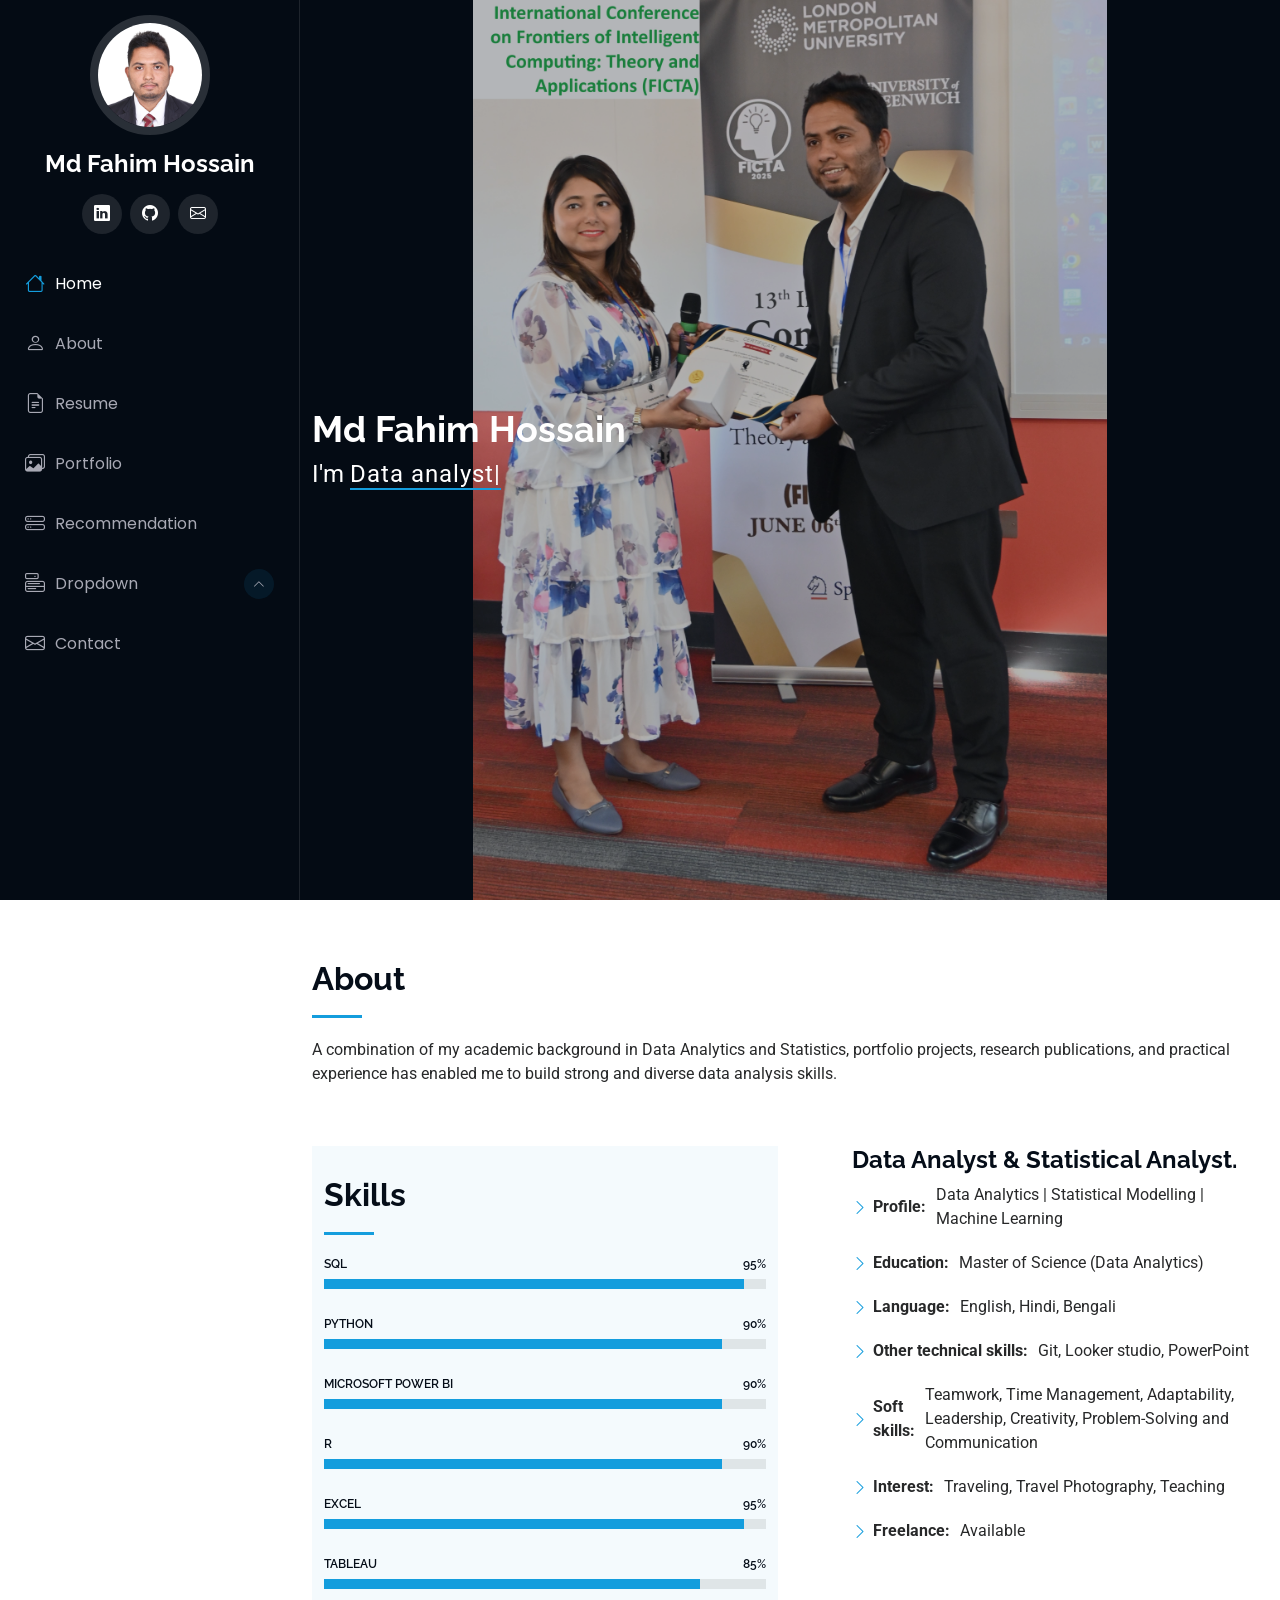
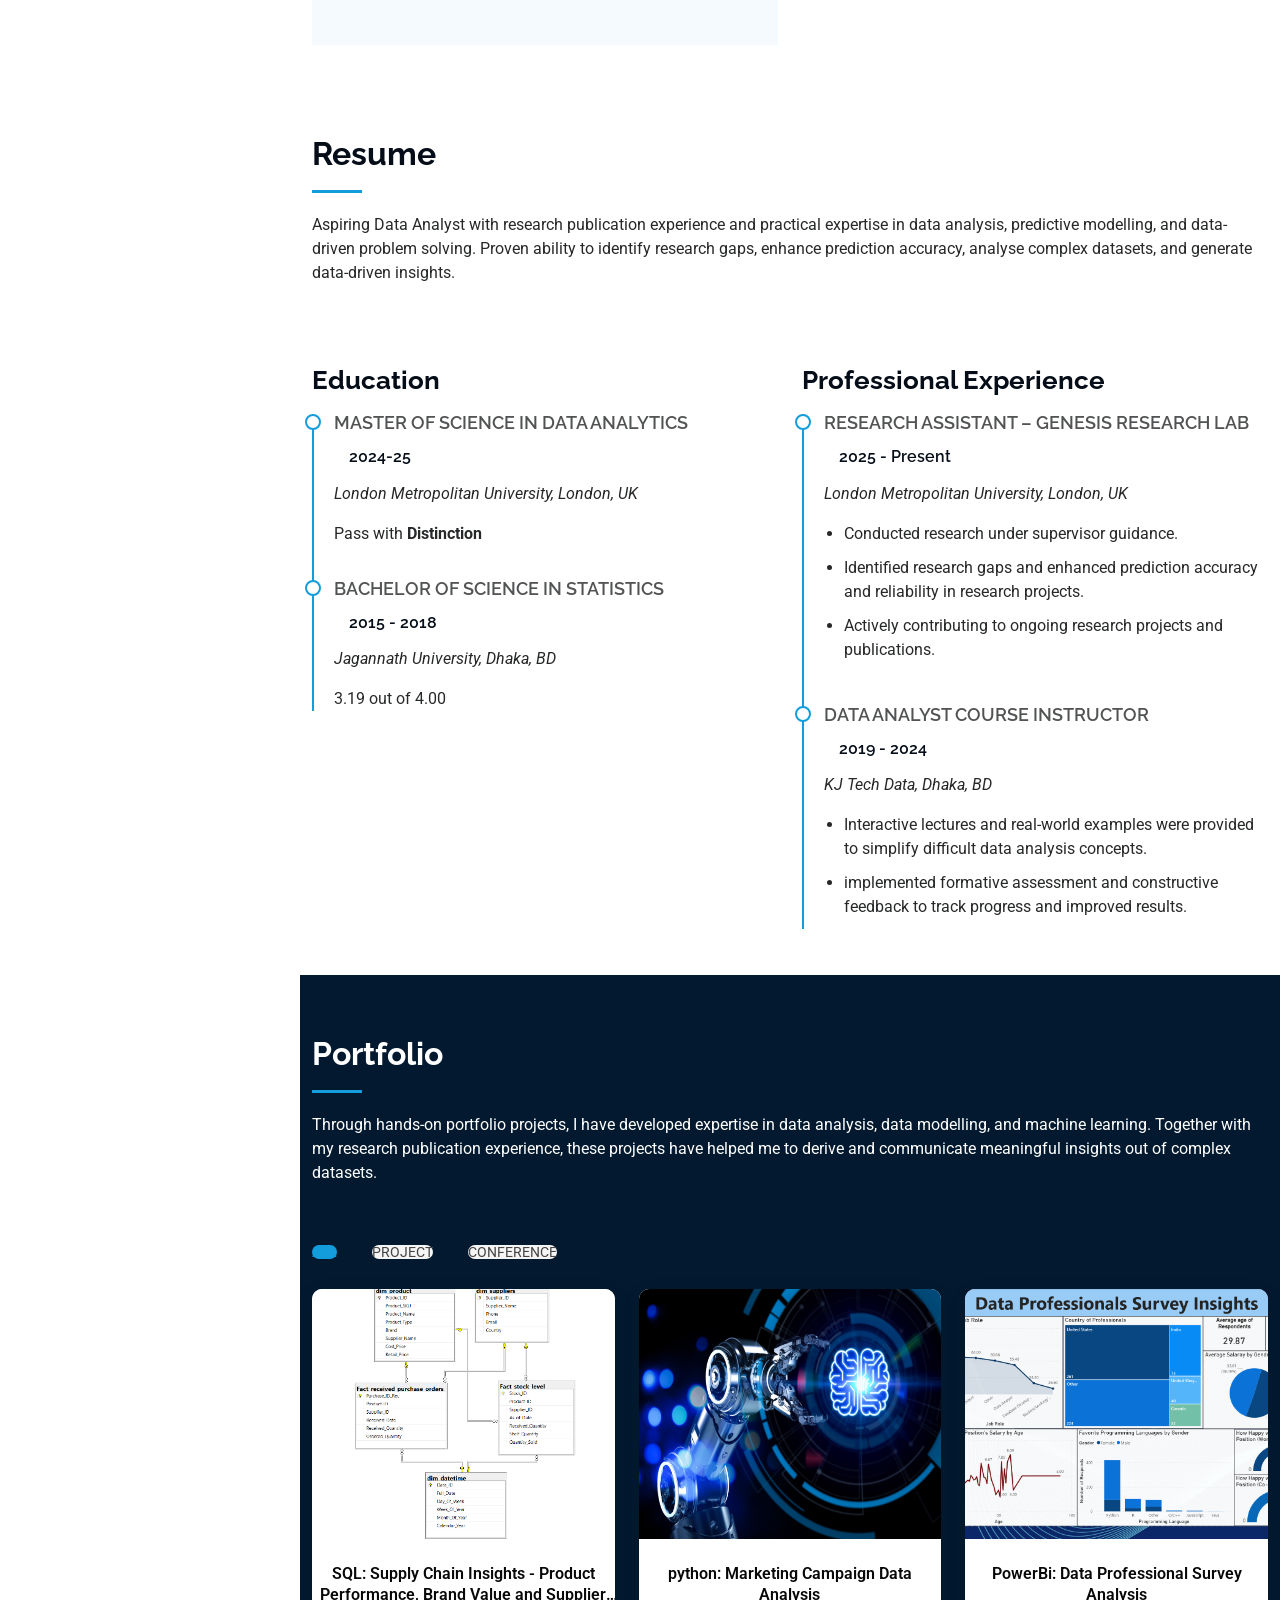
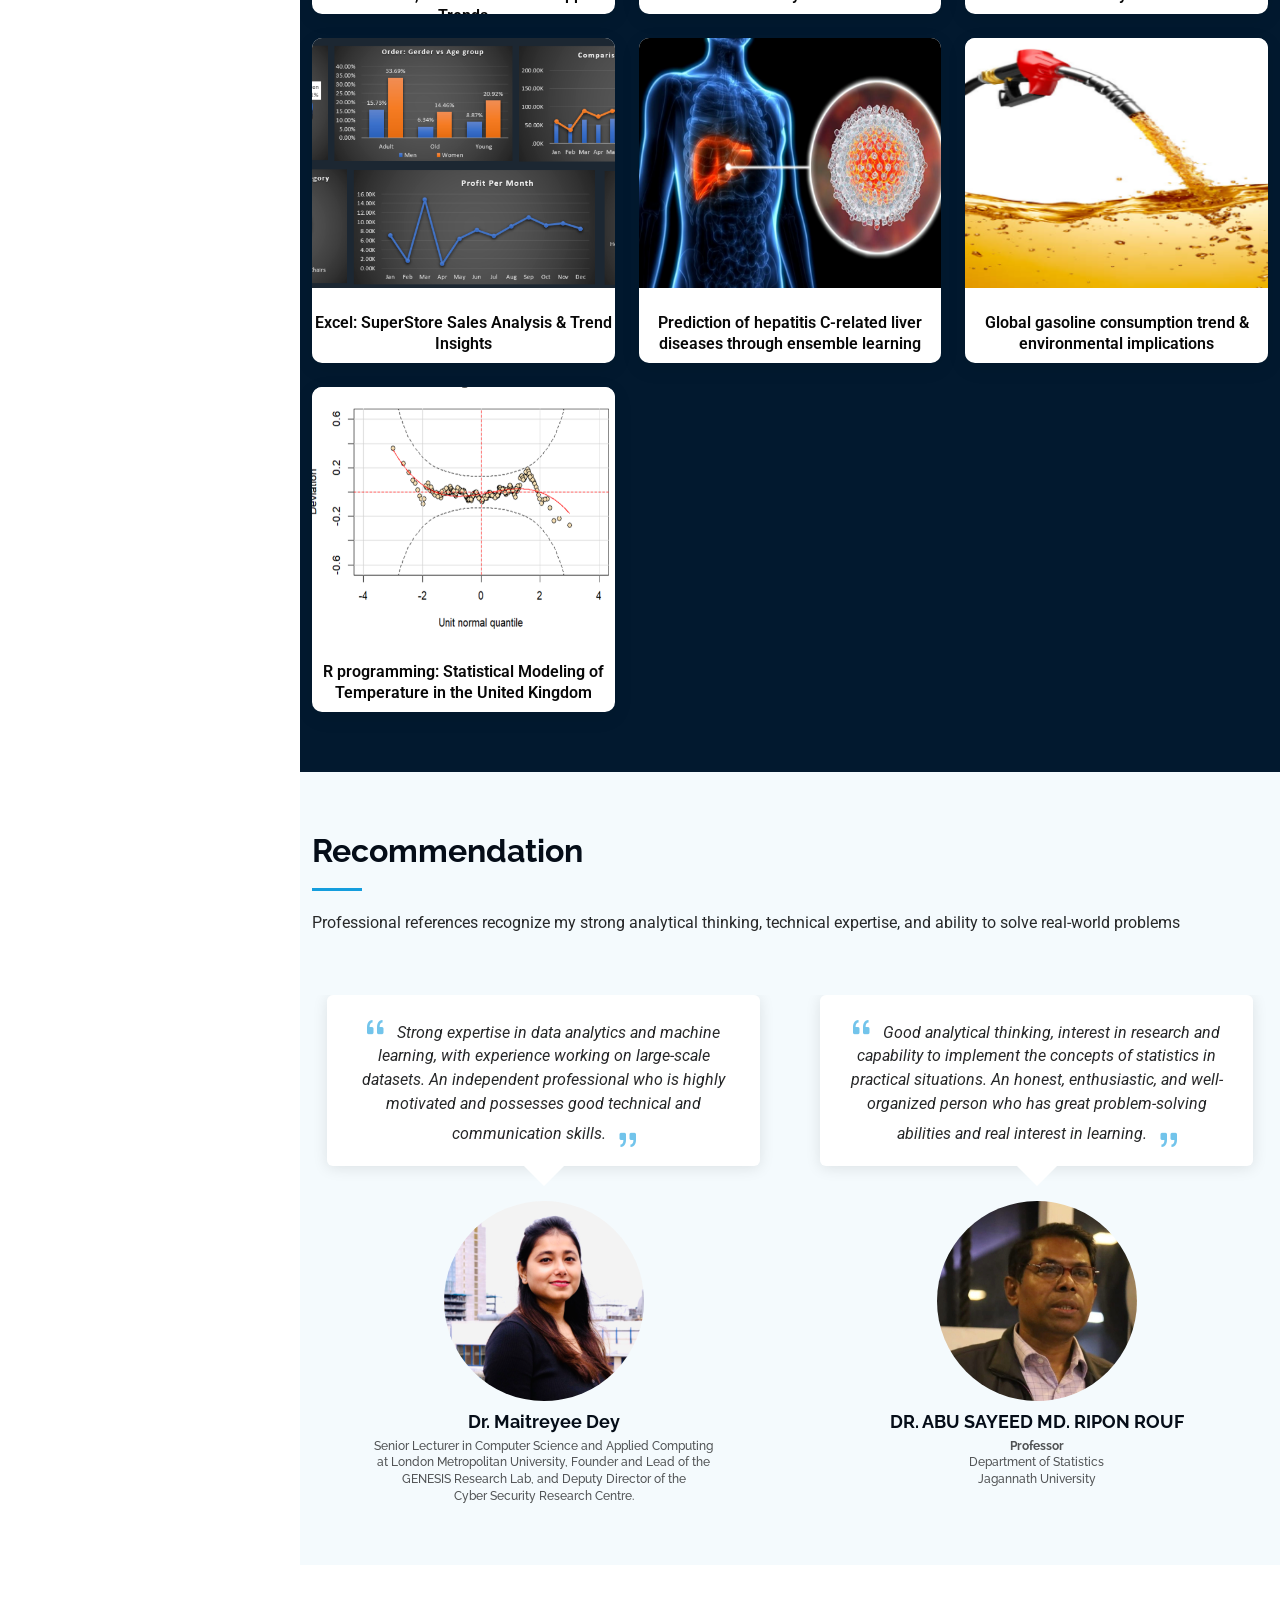
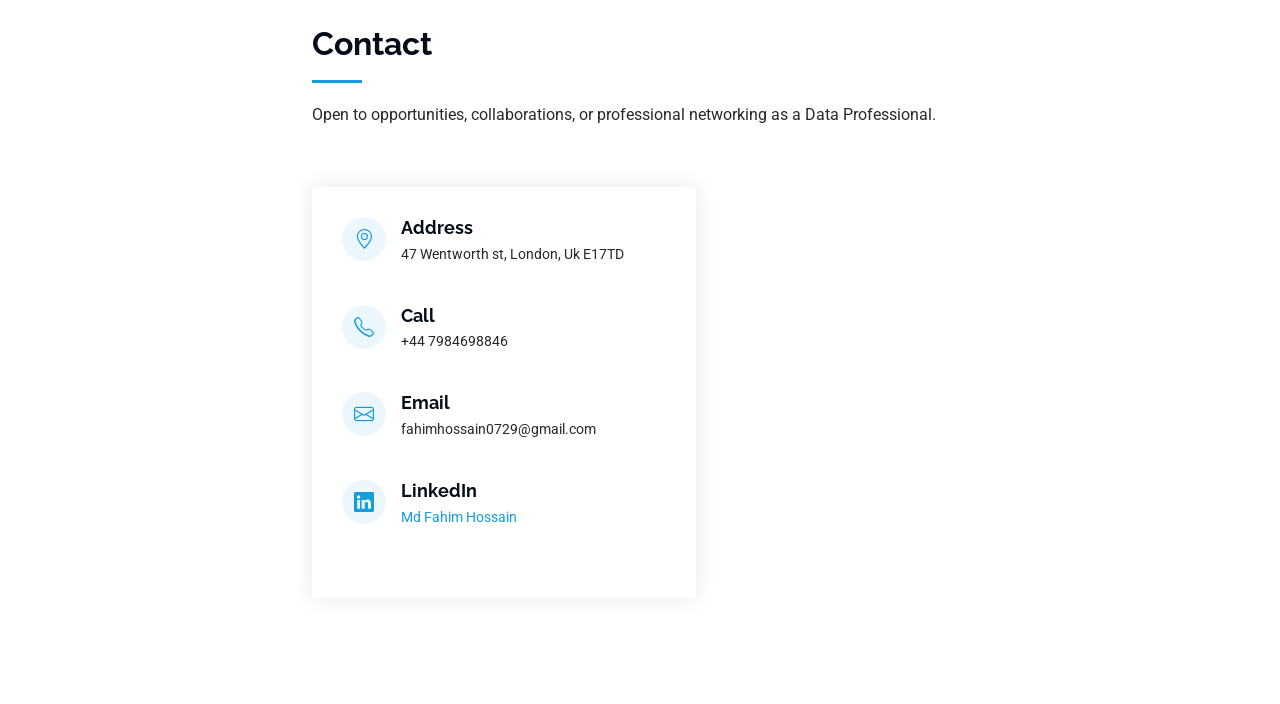
==== index.html @ d0d2412d "initial commit" ====
<!DOCTYPE html>
<html lang="en">
<head>
  <meta charset="utf-8">
  <meta content="width=device-width, initial-scale=1.0" name="viewport">
  <title>Md Fahim Hossain</title>
  <meta content="" name="description">
  <meta content="" name="keywords">

  <!-- Favicons/F_logo -->
  <link href="assets/img/F_logo.png" rel="icon">
  <link href="assets/img/apple-touch-icon.png" rel="apple-touch-icon">

  <!-- Fonts -->
  <link href="https://fonts.googleapis.com" rel="preconnect">
  <link href="https://fonts.gstatic.com" rel="preconnect" crossorigin>
  <link href="https://fonts.googleapis.com/css2?family=Roboto:ital,wght@0,100;0,300;0,400;0,500;0,700;0,900;1,100;1,300;1,400;1,500;1,700;1,900&family=Poppins:ital,wght@0,100;0,200;0,300;0,400;0,500;0,600;0,700;0,800;0,900;1,100;1,200;1,300;1,400;1,500;1,600;1,700;1,800;1,900&family=Raleway:ital,wght@0,100;0,200;0,300;0,400;0,500;0,600;0,700;0,800;0,900;1,100;1,200;1,300;1,400;1,500;1,600;1,700;1,800;1,900&display=swap" rel="stylesheet">

  <!-- Vendor CSS Files -->
  <link href="assets/vendor/bootstrap/css/bootstrap.min.css" rel="stylesheet">
  <link href="assets/vendor/bootstrap-icons/bootstrap-icons.css" rel="stylesheet">
  <link href="assets/vendor/aos/aos.css" rel="stylesheet">
  <link href="assets/vendor/glightbox/css/glightbox.min.css" rel="stylesheet">
  <link href="assets/vendor/swiper/swiper-bundle.min.css" rel="stylesheet">

  <!-- Main CSS File -->
  <link href="assets/css/main.css" rel="stylesheet">

  <!-- =======================================================
  * Template Name: iPortfolio
  * Template URL: https://bootstrapmade.com/iportfolio-bootstrap-portfolio-websites-template/
  * Updated: Jun 29 2024 with Bootstrap v5.3.3
  * Author: BootstrapMade.com
  * License: https://bootstrapmade.com/license/
  ======================================================== -->
</head>

<body class="index-page">

  <header id="header" class="header dark-background d-flex flex-column">
    <i class="header-toggle d-xl-none bi bi-list"></i>

    <div class="profile-img">
      <img src="assets/img/Fahim.jpg" alt="" class="img-fluid rounded-circle">
    </div>

    <a href="index.html" class="logo d-flex align-items-center justify-content-center">
      <!-- Uncomment the line below if you also wish to use an image logo -->
      <!-- <img src="assets/img/logo.png" alt=""> -->
      <h1 class="sitename">Md Fahim Hossain</h1>
    </a>

    <div class="social-links text-center">
      <!-- <a href="#" class="twitter"><i class="bi bi-twitter-x"></i></a> -->
      <a href="https://www.linkedin.com/in/md-fahim-hossain-b51258227/" class="linkedin" target="_blank"><i class="bi bi-linkedin"></i></a>
      <a href="https://github.com/Fahim-Hossain-Data" class="github" target="_blank"><i class="bi bi-github"></i></a>
      <a href="mailto:fahimhossain0729@gmail.com" class="email" target="_blank"><i class="bi bi-envelope"></i></a>
    </div>

    <nav id="navmenu" class="navmenu">
      <ul>
        <li><a href="#hero" class="active"><i class="bi bi-house navicon"></i>Home</a></li>
        <li><a href="#about"><i class="bi bi-person navicon"></i> About</a></li>
        <li><a href="#resume"><i class="bi bi-file-earmark-text navicon"></i> Resume</a></li>
        <li><a href="#portfolio"><i class="bi bi-images navicon"></i> Portfolio</a></li>
        <li><a href="#Recommendation"><i class="bi bi-hdd-stack navicon"></i> Recommendation</a></li>
        <li class="dropdown"><a href="#"><i class="bi bi-menu-button navicon"></i> <span>Dropdown</span> <i class="bi bi-chevron-up toggle-dropdown"></i></a>
         <!-- <ul>
            <li><a href="#">Dropdown 1</a></li>
            <li class="dropdown"><a href="#"><span>Deep Dropdown</span> <i class="bi bi-chevron-down toggle-dropdown"></i></a>
              <ul>
                <li><a href="#">Deep Dropdown 1</a></li>
                <li><a href="#">Deep Dropdown 2</a></li>
                <li><a href="#">Deep Dropdown 3</a></li>
                <li><a href="#">Deep Dropdown 4</a></li>SSSS
                <li><a href="#">Deep Dropdown 5</a></li>
              </ul>
            </li>
            <li><a href="#">Dropdown 2</a></li>
            <li><a href="#">Dropdown 3</a></li>
            <li><a href="#">Dropdown 4</a></li>
          </ul> -->
        </li>
        <li><a href="#contact"><i class="bi bi-envelope navicon"></i> Contact</a></li>
      </ul>
    </nav>

  </header>

  <main class="main">

    <!-- Hero Section -->
    <section id="hero" class="hero section dark-background">

      <img src="assets/img/Conf_gift.JPG" alt="" data-aos="fade-in" class="">

      <div class="container" data-aos="fade-up" data-aos-delay="100">
        <h2>Md Fahim Hossain</h2>
        <p>I'm <span class="typed" data-typed-items="Data analyst, Statistical analyst, Risk analyst, Researcher">Designer</span><span class="typed-cursor typed-cursor--blink" aria-hidden="true"></span><span class="typed-cursor typed-cursor--blink" aria-hidden="true"></span></p>
      </div>

    </section><!-- /Hero Section -->


    <!-- About Section -->
    <section id="about" class="about section">

      <!-- Section Title -->
      <div class="container section-title" data-aos="fade-up">
        <h2>About</h2>
        <p>A combination of my academic background in Data Analytics and Statistics, portfolio projects, research publications, and practical experience has enabled me to build strong and diverse data analysis skills.</p>
      </div><!-- End Section Title -->

      <div class="container" data-aos="fade-up" data-aos-delay="100">

        <div class="row">
          <!-- Left Column - Skills -->
          <div class="col-lg-6">
            <section id="skills" class="skills section light-background">
              <!-- Section Title -->
              <div class="container section-title" data-aos="fade-up">
                <h2>Skills</h2>
              </div><!-- End Section Title -->

              <div class="container" data-aos="fade-up" data-aos-delay="100">
                <div class="row skills-content skills-animation">
                  <div class="col-lg-12">
                    <div class="progress">
                      <span class="skill"><span>SQL</span> <i class="val">95%</i></span>
                      <div class="progress-bar-wrap">
                        <div class="progress-bar" role="progressbar" aria-valuenow="95" aria-valuemin="0" aria-valuemax="100"></div>
                      </div>
                    </div><!-- End Skills Item -->

                    <div class="progress">
                      <span class="skill"><span>Python</span> <i class="val">90%</i></span>
                      <div class="progress-bar-wrap">
                        <div class="progress-bar" role="progressbar" aria-valuenow="90" aria-valuemin="0" aria-valuemax="100"></div>
                      </div>
                    </div><!-- End Skills Item -->

                    <div class="progress">
                      <span class="skill"><span>Microsoft Power BI</span> <i class="val">90%</i></span>
                      <div class="progress-bar-wrap">
                        <div class="progress-bar" role="progressbar" aria-valuenow="90" aria-valuemin="0" aria-valuemax="100"></div>
                      </div>
                    </div><!-- End Skills Item -->

                    <div class="progress">
                      <span class="skill"><span>R</span> <i class="val">90%</i></span>
                      <div class="progress-bar-wrap">
                        <div class="progress-bar" role="progressbar" aria-valuenow="90" aria-valuemin="0" aria-valuemax="100"></div>
                      </div>
                    </div><!-- End Skills Item -->

                    <div class="progress">
                      <span class="skill"><span> Excel</span> <i class="val">95%</i></span>
                      <div class="progress-bar-wrap">
                        <div class="progress-bar" role="progressbar" aria-valuenow="95" aria-valuemin="0" aria-valuemax="100"></div>
                      </div>
                    </div><!-- End Skills Item -->

                    <div class="progress">
                      <span class="skill"><span>Tableau</span> <i class="val">85%</i></span>
                      <div class="progress-bar-wrap">
                        <div class="progress-bar" role="progressbar" aria-valuenow="85" aria-valuemin="0" aria-valuemax="100"></div>
                      </div>
                    </div><!-- End Skills Item -->
                  </div>
                </div>
              </div>
            </section><!-- /Skills Section -->
          </div>

          <!-- Right Column - Data Analyst Content -->
          <div class="col-lg-6">
            <div class="content" style="padding-left: 50px;">
              <h2>Data Analyst &amp; Statistical Analyst.</h2>
              <div class="row">
                <div class="col-lg-12">
                  <ul>
                    <li><i class="bi bi-chevron-right"></i> <strong>Profile:</strong> <span>Data Analytics | Statistical Modelling | Machine Learning</span></li>
                    <li><i class="bi bi-chevron-right"></i> <strong>Education:</strong> <span>Master of Science (Data Analytics)</span></li>
                    <li><i class="bi bi-chevron-right"></i> <strong>Language:</strong> <span>English, Hindi, Bengali</span></li>
                    <li><i class="bi bi-chevron-right"></i> <strong>Other technical skills:</strong> <span>Git, Looker studio, PowerPoint</span></li>
                    <li><i class="bi bi-chevron-right"></i> <strong>Soft skills:</strong> <span>Teamwork, Time Management,  Adaptability, Leadership, Creativity, Problem-Solving and Communication</span></li>
                    <li><i class="bi bi-chevron-right"></i> <strong>Interest:</strong> <span>Traveling, Travel Photography, Teaching</span></li>
                    <li><i class="bi bi-chevron-right"></i> <strong>Freelance:</strong> <span>Available</span></li>
                  </ul>
                </div>
              </div>
            </div>
          </div>
        </div>

      </div>

    </section><!-- /About Section -->

    <!-- Stats Section -->
    <!-- <section id="stats" class="stats section">

      <div class="container" data-aos="fade-up" data-aos-delay="100">

        <div class="row gy-4">

          <div class="col-lg-3 col-md-6">
            <div class="stats-item">
              <i class="bi bi-emoji-smile"></i>
              <span data-purecounter-start="0" data-purecounter-end="232" data-purecounter-duration="1" class="purecounter"></span>
              <p><strong>Happy Clients</strong> <span>consequuntur quae</span></p>
            </div>
          </div>--><!-- End Stats Item -->

          <!-- <div class="col-lg-3 col-md-6">
            <div class="stats-item">
              <i class="bi bi-journal-richtext"></i>
              <span data-purecounter-start="0" data-purecounter-end="521" data-purecounter-duration="1" class="purecounter"></span>
              <p><strong>Projects</strong> <span>adipisci atque cum quia aut</span></p>
            </div>
          </div>--><!-- End Stats Item -->

          <!-- <div class="col-lg-3 col-md-6">
            <div class="stats-item">
              <i class="bi bi-headset"></i>
              <span data-purecounter-start="0" data-purecounter-end="1453" data-purecounter-duration="1" class="purecounter"></span>
              <p><strong>Hours Of Support</strong> <span>aut commodi quaerat</span></p>
            </div>
          </div>--><!-- End Stats Item -->

          <!-- <div class="col-lg-3 col-md-6">
            <div class="stats-item">
              <i class="bi bi-people"></i>
              <span data-purecounter-start="0" data-purecounter-end="32" data-purecounter-duration="1" class="purecounter"></span>
              <p><strong>Hard Workers</strong> <span>rerum asperiores dolor</span></p>
            </div>
          </div>--><!-- End Stats Item -->

        <!-- </div> -->

      <!-- </div> -->

    <!-- </section>--><!-- /Stats Section -->


    <!-- Resume Section -->
    <section id="resume" class="resume section">

      <!-- Section Title -->
      <div class="container section-title" data-aos="fade-up">
        <h2>Resume</h2>
        <p>Aspiring Data Analyst with research publication experience and practical expertise in data analysis, predictive modelling, and data-driven problem solving. Proven ability to identify research gaps, enhance prediction accuracy, analyse complex datasets, and generate data-driven insights.</p>
      </div><!-- End Section Title -->

      <div class="container">

        <div class="row">

          <div class="col-lg-6" data-aos="fade-up" data-aos-delay="100">
            <!-- <h3 class="resume-title">Sumary</h3> -->

            <!-- <div class="resume-item pb-0">
              <h4>Brandon Johnson</h4>
              <p><em>Innovative and deadline-driven Graphic Designer with 3+ years of experience designing and developing user-centered digital/print marketing material from initial concept to final, polished deliverable.</em></p>
              <ul>
                <li>Portland par 127,Orlando, FL</li>
                <li>(123) 456-7891</li>
                <li>alice.barkley@example.com</li>
              </ul>
            </div>Edn Resume Item -->

            <h3 class="resume-title">Education</h3>
            <div class="resume-item">
              <h4>Master of Science in Data Analytics</h4>
              <h5>2024-25</h5>
              <p><em>London Metropolitan University, London, UK</em></p>
              <p>Pass with <strong>Distinction</strong></p>
            </div><!-- Edn Resume Item -->

            <div class="resume-item">
              <h4>Bachelor of Science in Statistics</h4>
              <h5>2015 - 2018</h5>
              <p><em>Jagannath University, Dhaka, BD</em></p>
              <p>3.19 out of 4.00</p>
            </div><!-- Edn Resume Item -->

          </div>

          <div class="col-lg-6" data-aos="fade-up" data-aos-delay="200">
            <h3 class="resume-title">Professional Experience</h3>
            <div class="resume-item">
              <h4>Research Assistant – GENESIS Research Lab</h4>
              <h5>2025 - Present</h5>
              <p><em>London Metropolitan University, London, UK</em></p>
              <ul>
                <li>Conducted research under supervisor guidance.</li>
                <li>Identified research gaps and enhanced prediction accuracy and reliability in research projects.</li>
                <li>Actively contributing to ongoing research projects and publications.</li>
              </ul>
            </div><!-- Edn Resume Item -->

            <div class="resume-item">
              <h4>DATA ANALYST COURSE INSTRUCTOR</h4>
              <h5>2019 - 2024</h5>
              <p><em>KJ Tech Data, Dhaka, BD</em></p>
              <ul>
                <li>Interactive lectures and real-world examples were provided to simplify difficult data analysis concepts.</li>
                <li>implemented formative assessment and constructive feedback to track progress and improved results.</li>
              </ul>
            </div><!-- Edn Resume Item -->

          </div>

        </div>

      </div>

    </section><!-- /Resume Section -->

    <!-- Portfolio Section -->
    <section id="portfolio" class="portfolio section section portfolio-section-bg">

      <!-- Section Title -->
      <div class="container section-title" data-aos="fade-up">
        <h2>Portfolio</h2>
        <p>Through hands-on portfolio projects, I have developed expertise in data analysis, data modelling, and machine learning. Together with my research publication experience, these projects have helped me to derive and communicate meaningful insights out of complex datasets.</p>
      </div><!-- End Section Title -->

      <div class="container">

        <div class="isotope-layout" data-default-filter="*" data-layout="masonry" data-sort="original-order">

          <ul class="portfolio-filters isotope-filters" data-aos="fade-up" data-aos-delay="100">
            <li data-filter="*" class="filter-active">All</li>
            <li data-filter=".filter-Projects">Project</li>
            <li data-filter=".filter-Conference">Conference</li>
            <!-- <li data-filter=".filter-Journal">Journal</li> -->
            <!-- <li data-filter=".filter-books">Books</li> -->
          </ul><!-- End Portfolio Filters -->

          <div class="row gy-4 isotope-container" data-aos="fade-up" data-aos-delay="200">


            <div class="col-lg-4 col-md-6 portfolio-item isotope-item filter-Projects">
              <div class="portfolio-content h-100">
                <img src="assets/img/portfolio/SQL/Database_Diagram.png" class="img-fluid" alt="">
                <!-- ADD THE CLASS HERE -->
                <p class="portfolio-visible-title">SQL: Supply Chain Insights - Product Performance, Brand Value and Supplier Trends</p>  <!-- kepp visible Name -->
                <div class="portfolio-info">
                  <!-- <h4>App 1</h4> -->
                  <a href="assets/img/portfolio/SQL/Database_Diagram.png" title="Project 1" data-gallery="portfolio-gallery-app" class="glightbox preview-link"><i class="bi bi-zoom-in"></i></a>
                  <a href="portfolio-details-SQL.html" title="More Details" class="details-link"><i class="bi bi-link-45deg"></i></a>
                </div>
              </div>
            </div><!-- End Portfolio Item -->


            <div class="col-lg-4 col-md-6 portfolio-item isotope-item filter-Projects">
              <div class="portfolio-content h-100">
                <img src="assets/img/portfolio/python_preprocessing.png" class="img-fluid" alt="">
                <!-- ADD THE CLASS HERE -->
                <p class="portfolio-visible-title">python: Marketing Campaign Data Analysis</p>  <!-- kepp visible Name -->
                <div class="portfolio-info">
                  <!-- <h4>App 1</h4> -->
                  <a href="assets/img/portfolio/python_preprocessing.png" title="Project 2" data-gallery="portfolio-gallery-app" class="glightbox preview-link"><i class="bi bi-zoom-in"></i></a>
                  <a href="portfolio-details-Pythone-preprocessing.html" title="More Details" class="details-link"><i class="bi bi-link-45deg"></i></a>
                </div>
              </div>
            </div><!-- End Portfolio Item -->


            <div class="col-lg-4 col-md-6 portfolio-item isotope-item filter-Projects">
              <div class="portfolio-content h-100">
                <img src="assets/img/portfolio/PowerBi/DashBoard.png" class="img-fluid" alt="">
                <!-- ADD THE CLASS HERE -->
                <p class="portfolio-visible-title">PowerBi: Data Professional Survey Analysis</p>  <!-- kepp visible Name -->
                <div class="portfolio-info">
                  <!-- <h4>App 1</h4> -->
                  <a href="assets/img/portfolio/PowerBi/DashBoard.png" title="Project 3" data-gallery="portfolio-gallery-app" class="glightbox preview-link"><i class="bi bi-zoom-in"></i></a>
                  <a href="portfolio-details-PowerBi.html" title="More Details" class="details-link"><i class="bi bi-link-45deg"></i></a>
                </div>
              </div>
            </div><!-- End Portfolio Item -->

            
            <div class="col-lg-4 col-md-6 portfolio-item isotope-item filter-Projects">
              <div class="portfolio-content h-100">
                <img src="assets/img/portfolio/Excel/2020.png" class="img-fluid" alt="">
                <!-- ADD THE CLASS HERE -->
                <p class="portfolio-visible-title">Excel: SuperStore Sales Analysis & Trend Insights</p>  <!-- kepp visible Name -->
                <div class="portfolio-info">
                  <!-- <h4>App 1</h4> -->
                  <a href="assets/img/portfolio/Excel/2020.png" title="Project 4" data-gallery="portfolio-gallery-app" class="glightbox preview-link"><i class="bi bi-zoom-in"></i></a>
                  <a href="portfolio-details-Excel.html" title="More Details" class="details-link"><i class="bi bi-link-45deg"></i></a>
                </div>
              </div>
            </div><!-- End Portfolio Item -->


            <div class="col-lg-4 col-md-6 portfolio-item isotope-item filter-Conference">
              <div class="portfolio-content h-100">
                <img src="assets/img/portfolio/HCV/HCV.png" class="img-fluid" alt="">
                <!-- ADD THE CLASS HERE -->
                <p class="portfolio-visible-title">Prediction of hepatitis C-related liver diseases through ensemble learning</p>  <!-- kepp visible Name -->
                <div class="portfolio-info">
                  <!-- <h4>App 1</h4> -->
                  <a href="assets/img/portfolio/HCV/HCV.png" title="Conference 1" data-gallery="portfolio-gallery-app" class="glightbox preview-link"><i class="bi bi-zoom-in"></i></a>
                  <a href="portfolio-details-HCV.html" title="More Details" class="details-link"><i class="bi bi-link-45deg"></i></a>
                </div>
              </div>
            </div><!-- End Portfolio Item -->

            
            <div class="col-lg-4 col-md-6 portfolio-item isotope-item filter-Conference">
              <div class="portfolio-content h-100">
                <img src="assets/img/portfolio/Gasoline/Gasoline.png" class="img-fluid" alt="">
                <!-- ADD THE CLASS HERE -->
                <p class="portfolio-visible-title">Global gasoline consumption trend & environmental implications</p>  <!-- kepp visible Name -->
                <div class="portfolio-info">
                  <!-- <h4>App 1</h4> -->
                  <a href="assets/img/portfolio/Gasoline/Gasoline.png" title="Conference 2" data-gallery="portfolio-gallery-app" class="glightbox preview-link"><i class="bi bi-zoom-in"></i></a>
                  <a href="portfolio-details-Gasoline.html" title="More Details" class="details-link"><i class="bi bi-link-45deg"></i></a>
                </div>
              </div>
            </div><!-- End Portfolio Item -->

           <div class="col-lg-4 col-md-6 portfolio-item isotope-item filter-Projects">
              <div class="portfolio-content h-100">
                <img src="assets/img/portfolio/R_Prog/Worm-Plot_exGAUS.png" class="img-fluid" alt="">
                <!-- ADD THE CLASS HERE -->
                <p class="portfolio-visible-title">R programming: Statistical Modeling of Temperature in the United Kingdom</p>  <!-- kepp visible Name -->
                <div class="portfolio-info">
                  <!-- <h4>App 1</h4> -->
                  <a href="assets/img/portfolio/R_Prog/Worm-Plot_exGAUS.png" title="Project 5" data-gallery="portfolio-gallery-app" class="glightbox preview-link"><i class="bi bi-zoom-in"></i></a>
                  <a href="portfolio-details-R.html" title="More Details" class="details-link"><i class="bi bi-link-45deg"></i></a>
                </div>
              </div>
            </div><!-- End Portfolio Item -->

            

            <!-- <div class="col-lg-4 col-md-6 portfolio-item isotope-item filter-Journal"> -->
              <!-- <div class="portfolio-content h-100"> -->
                <!-- <img src="assets/img/portfolio/app-1.jpg" class="img-fluid" alt=""> -->
                <!-- ADD THE CLASS HERE -->
                <!-- <p class="portfolio-visible-title">Lorem ipsum, dolor sit amet consectetur</p>  kepp visible Name -->
                <!-- <div class="portfolio-info"> -->
                  <!-- <h4>App 1</h4> -->
                  <!-- <a href="assets/img/portfolio/app-1.jpg" title="App 1" data-gallery="portfolio-gallery-app" class="glightbox preview-link"><i class="bi bi-zoom-in"></i></a> -->
                  <!-- <a href="portfolio-details-app1.html" title="More Details" class="details-link"><i class="bi bi-link-45deg"></i></a> -->
                <!-- </div> -->
              <!-- </div> -->
            <!-- </div>End Portfolio Item -->

          </div><!-- End Portfolio Container -->

        </div>

      </div>

    </section><!-- /Portfolio Section -->

    <!-- Services Section -->
  <!-- /Services Section -->

    <!-- Testimonials Section -->
<section id="Recommendation" class="Recommendation section light-background">

  <!-- Section Title -->
  <div class="container section-title" data-aos="fade-up">
    <h2>Recommendation</h2>
    <p>Professional references recognize my strong analytical thinking, technical expertise, and ability to solve real-world problems</p>
  </div><!-- End Section Title -->

  <div class="container" data-aos="fade-up" data-aos-delay="100">

    <div class="swiper init-swiper">
      <script type="application/json" class="swiper-config">
        {
          "loop": true,
          "speed": 600,
          "autoplay": {
            "delay": 5000
          },
          "slidesPerView": 1,
          "spaceBetween": 30,
          "pagination": {
            "el": ".swiper-pagination",
            "type": "bullets",
            "clickable": true
          },
          "breakpoints": {
            "320": {
              "slidesPerView": 1,
              "spaceBetween": 20
            },
            "768": {
              "slidesPerView": 2,
              "spaceBetween": 30
            }
          }
        }
      </script>
      <div class="swiper-wrapper">
        
        <div class="swiper-slide">
          <div class="testimonial-item">
            <p>
              <i class="bi bi-quote quote-icon-left"></i>
              <span>Strong expertise in data analytics and machine learning, with experience working on large-scale datasets. An independent professional who is highly motivated and possesses good technical and communication skills.</span>
              <i class="bi bi-quote quote-icon-right"></i>
            </p>
            <img src="assets/img/Dr. Maitreyee Dey.png" class="testimonial-img" alt="">
            <h3>Dr. Maitreyee Dey</h3>
            <h4>Senior Lecturer in Computer Science and Applied Computing<br>
at London Metropolitan University, Founder and Lead of the<br>
GENESIS Research Lab, and Deputy Director of the<br>
Cyber Security Research Centre.</h4>
          </div>
        </div>
        <!-- End testimonial item -->

        <div class="swiper-slide">
          <div class="testimonial-item">
            <p>
              <i class="bi bi-quote quote-icon-left"></i>
              <span>Good analytical thinking, interest in research and capability to implement the concepts of statistics in practical situations. An honest, enthusiastic, and well-organized person who has great problem-solving abilities and real interest in learning.</span>
              <i class="bi bi-quote quote-icon-right"></i>
            </p>
            <img src="assets/img/DR. ABU SAYEED MD. RIPON ROUF.jpg" class="testimonial-img" alt="">
            <h3>DR. ABU SAYEED MD. RIPON ROUF</h3>
            <h4>
  <strong>Professor</strong><br>
  Department of Statistics<br>
  Jagannath University
</h4>
          </div>
        </div>
        <!-- End testimonial item -->

      </div>
      <div class="swiper-pagination"></div>
    </div>

  </div>

</section><!-- /Testimonials Section -->

    <!-- Contact Section -->
    <section id="contact" class="contact section">

      <!-- Section Title -->
      <div class="container section-title" data-aos="fade-up">
        <h2>Contact</h2>
        <p>Open to opportunities, collaborations, or professional networking as a Data Professional.</p>
      </div><!-- End Section Title -->

      <div class="container" data-aos="fade-up" data-aos-delay="100">

        <div class="row gy-4">
          <!-- Left Column: Contact Info (5 columns) -->
          <div class="col-lg-5">
            <div class="info-wrap">
              <div class="info-item d-flex" data-aos="fade-up" data-aos-delay="200">
                <i class="bi bi-geo-alt flex-shrink-0"></i>
                <div>
                  <h3>Address</h3>
                  <p>47 Wentworth st, London, Uk E17TD</p>
                </div>
              </div><!-- End Info Item -->

              <div class="info-item d-flex" data-aos="fade-up" data-aos-delay="300">
                <i class="bi bi-telephone flex-shrink-0"></i>
                <div>
                  <h3>Call</h3>
                  <p>+44 7984698846</p>
                </div>
              </div><!-- End Info Item -->

              <div class="info-item d-flex" data-aos="fade-up" data-aos-delay="400">
                <i class="bi bi-envelope flex-shrink-0"></i>
                <div>
                  <h3>Email</h3>
                  <p>fahimhossain0729@gmail.com</p>
                </div>
              </div><!-- End Info Item -->

              <div class="info-item d-flex" data-aos="fade-up" data-aos-delay="450">
                <i class="bi bi-linkedin flex-shrink-0"></i>
                <div>
                  <h3>LinkedIn</h3>
                  <p><a href="https://www.linkedin.com/in/md-fahim-hossain-b51258227/" target="_blank" rel="noopener noreferrer">Md Fahim Hossain</a></p>
                </div>
              </div><!-- End Info Item -->
            </div>         
          </div><!-- End Left Column -->
         

          <!-- Right Column: Map (7 columns) -->
          <div class="col-lg-7">
            <iframe 
              src="https://www.google.com/maps/embed?pb=!1m18!1m12!1m3!1d42922.181413980805!2d-0.12132562766529366!3d51.51173750058231!2m3!1f0!2f0!3f0!3m2!1i1024!2i768!4f13.1!3m3!1m2!1s0x48761cb4ed1308cf%3A0x41f813221ee46cf9!2sWentworth%20St%2C%20London%20E1%207TD!5e0!3m2!1sen!2suk!4v1771725666873!5m2!1sen!2suk" 
              width="100%" 
              height="450" 
              style="border:0; border-radius: 8px;" 
              allowfullscreen="" 
              loading="lazy" 
              referrerpolicy="no-referrer-when-downgrade">
            </iframe>
          </div><!-- End Right Column -->
        </div>

      </div>

    </section><!-- End Contact Section -->

  </main>

  <!-- Scroll Top -->
  <a href="#" id="scroll-top" class="scroll-top d-flex align-items-center justify-content-center"><i class="bi bi-arrow-up-short"></i></a>

  <!-- Preloader -->
  <div id="preloader"></div>

  <!-- Vendor JS Files -->
  <script src="assets/vendor/bootstrap/js/bootstrap.bundle.min.js"></script>
  <script src="assets/vendor/php-email-form/validate.js"></script>
  <script src="assets/vendor/aos/aos.js"></script>
  <script src="assets/vendor/typed.js/typed.umd.js"></script>
  <script src="assets/vendor/purecounter/purecounter_vanilla.js"></script>
  <script src="assets/vendor/waypoints/noframework.waypoints.js"></script>
  <script src="assets/vendor/glightbox/js/glightbox.min.js"></script>
  <script src="assets/vendor/imagesloaded/imagesloaded.pkgd.min.js"></script>
  <script src="assets/vendor/isotope-layout/isotope.pkgd.min.js"></script>
  <script src="assets/vendor/swiper/swiper-bundle.min.js"></script>

  <!-- Main JS File -->
  <script src="assets/js/main.js"></script>

</body>

</html>
---- assets/css/main.css ----
/**
* Template Name: iPortfolio
* Template URL: https://bootstrapmade.com/iportfolio-bootstrap-portfolio-websites-template/
* Updated: Jun 29 2024 with Bootstrap v5.3.3
* Author: BootstrapMade.com
* License: https://bootstrapmade.com/license/
*/

/*--------------------------------------------------------------
# Font & Color Variables
# Help: https://bootstrapmade.com/color-system/
--------------------------------------------------------------*/
/* Fonts */
:root {
  --default-font: "Roboto",  system-ui, -apple-system, "Segoe UI", Roboto, "Helvetica Neue", Arial, "Noto Sans", "Liberation Sans", sans-serif, "Apple Color Emoji", "Segoe UI Emoji", "Segoe UI Symbol", "Noto Color Emoji";
  --heading-font: "Raleway",  sans-serif;
  --nav-font: "Poppins",  sans-serif;
}

/* Global Colors - The following color variables are used throughout the website. Updating them here will change the color scheme of the entire website */
:root { 
  --background-color: #ffffff; /* Background color for the entire website, including individual sections */
  --default-color: #272829; /* Default color used for the majority of the text content across the entire website */
  --heading-color: #050d18; /* Color for headings, subheadings and title throughout the website */
  --accent-color: #149ddd; /* Accent color that represents your brand on the website. It's used for buttons, links, and other elements that need to stand out */
  --surface-color: #ffffff; /* The surface color is used as a background of boxed elements within sections, such as cards, icon boxes, or other elements that require a visual separation from the global background. */
  --contrast-color: #ffffff; /* Contrast color for text, ensuring readability against backgrounds of accent, heading, or default colors. */
}

/* Nav Menu Colors - The following color variables are used specifically for the navigation menu. They are separate from the global colors to allow for more customization options */
:root {
  --nav-color: #a8a9b4;  /* The default color of the main navmenu links */
  --nav-hover-color: #ffffff; /* Applied to main navmenu links when they are hovered over or active */
  --nav-mobile-background-color: #040b14; /* Used as the background color for mobile navigation menu */
  --nav-dropdown-background-color: #040b14; /* Used as the background color for dropdown items that appear when hovering over primary navigation items */
  --nav-dropdown-color: #a8a9b4; /* Used for navigation links of the dropdown items in the navigation menu. */
  --nav-dropdown-hover-color: #ffffff; /* Similar to --nav-hover-color, this color is applied to dropdown navigation links when they are hovered over. */
}

/* Color Presets - These classes override global colors when applied to any section or element, providing reuse of the sam color scheme. */

.light-background {
  --background-color: #f4fafd;
  --surface-color: #ffffff;
}

.portfolio-section-bg {
  --background-color: #02192f; /* Custom color */
}

.dark-background {
  --background-color: #040b14;
  --default-color: #ffffff;
  --heading-color: #ffffff;
  --surface-color: #151f2b;
  --contrast-color: #ffffff;
}

/* Smooth scroll */
:root {
  scroll-behavior: smooth;
}

/*--------------------------------------------------------------
# General Styling & Shared Classes
--------------------------------------------------------------*/
body {
  color: var(--default-color);
  background-color: var(--background-color);
  font-family: var(--default-font);
}

a {
  color: var(--accent-color);
  text-decoration: none;
  transition: 0.3s;
}

a:hover {
  color: color-mix(in srgb, var(--accent-color), transparent 25%);
  text-decoration: none;
}

h1,
h2,
h3,
h4,
h5,
h6 {
  color: var(--heading-color);
  font-family: var(--heading-font);
}

/* PHP Email Form Messages
------------------------------*/
.php-email-form .error-message {
  display: none;
  background: #df1529;
  color: #ffffff;
  text-align: left;
  padding: 15px;
  margin-bottom: 24px;
  font-weight: 600;
}

.php-email-form .sent-message {
  display: none;
  color: #ffffff;
  background: #059652;
  text-align: center;
  padding: 15px;
  margin-bottom: 24px;
  font-weight: 600;
}

.php-email-form .loading {
  display: none;
  background: var(--surface-color);
  text-align: center;
  padding: 15px;
  margin-bottom: 24px;
}

.php-email-form .loading:before {
  content: "";
  display: inline-block;
  border-radius: 50%;
  width: 24px;
  height: 24px;
  margin: 0 10px -6px 0;
  border: 3px solid var(--accent-color);
  border-top-color: var(--surface-color);
  animation: php-email-form-loading 1s linear infinite;
}

@keyframes php-email-form-loading {
  0% {
    transform: rotate(0deg);
  }

  100% {
    transform: rotate(360deg);
  }
}

/*--------------------------------------------------------------
# Global Header
--------------------------------------------------------------*/
.header {
  color: var(--default-color);
  background-color: var(--background-color);
  position: fixed;
  top: 0;
  left: 0;
  bottom: 0;
  padding: 0 15px;
  width: 300px;
  transition: all ease-in-out 0.3s;
  overflow-y: auto;
  z-index: 997;
  border-right: 1px solid color-mix(in srgb, var(--default-color), transparent 90%);
}

.header .profile-img img {
  margin: 15px auto;
  display: block;
  width: 120px;
  border: 8px solid color-mix(in srgb, var(--default-color), transparent 85%);
}

.header .logo {
  line-height: 1;
  margin-bottom: 15px;
}

.header .logo img {
  max-height: 32px;
  margin-right: 8px;
}

.header .logo h1 {
  font-size: 24px;
  margin: 0;
  font-weight: 700;
  color: var(--heading-color);
}

.header .social-links {
  margin: 0 0 20px 0;
}

.header .social-links a {
  font-size: 16px;
  display: inline-flex;
  align-items: center;
  justify-content: center;
  background: color-mix(in srgb, var(--default-color), transparent 90%);
  color: var(--default-color);
  margin: 0 2px;
  border-radius: 50%;
  text-align: center;
  width: 40px;
  height: 40px;
  transition: 0.3s;
}

.header .social-links a:hover {
  color: var(--contrast-color);
  background: var(--accent-color);
}

@media (min-width: 1200px) {

  .header~main,
  .header~#footer {
    margin-left: 300px;
  }
}

@media (max-width: 1199px) {
  .header {
    left: -100%;
  }
}

.header.header-show {
  left: 0;
}

.header .header-toggle {
  color: var(--contrast-color);
  background-color: var(--accent-color);
  font-size: 22px;
  display: flex;
  align-items: center;
  justify-content: center;
  width: 40px;
  height: 40px;
  border-radius: 50%;
  cursor: pointer;
  position: fixed;
  top: 15px;
  right: 15px;
  z-index: 9999;
  transition: background-color 0.3s;
}

.header .header-toggle:hover {
  color: var(--contrast-color);
  background-color: color-mix(in srgb, var(--accent-color) 90%, white 15%);
}

/*--------------------------------------------------------------
# Navigation Menu
--------------------------------------------------------------*/
.mobile-nav-toggle {
  display: none;
}

.navmenu {
  padding: 0;
  z-index: 9997;
}

.navmenu ul {
  list-style: none;
  padding: 0 0 20px 0;
  margin: 0;
}

.navmenu a,
.navmenu a:focus {
  color: var(--nav-color);
  padding: 15px 10px;
  font-family: var(--nav-font);
  font-size: 16px;
  font-weight: 400;
  display: flex;
  align-items: center;
  white-space: nowrap;
  transition: 0.3s;
  width: 100%;
}

.navmenu a .navicon,
.navmenu a:focus .navicon {
  font-size: 20px;
  margin-right: 10px;
}

.navmenu a .toggle-dropdown,
.navmenu a:focus .toggle-dropdown {
  font-size: 12px;
  line-height: 0;
  margin-left: auto;
  width: 30px;
  height: 30px;
  display: flex;
  align-items: center;
  justify-content: center;
  border-radius: 50%;
  transition: 0.3s;
  flex-shrink: 0;
  background-color: color-mix(in srgb, var(--accent-color), transparent 90%);
}

.navmenu a .toggle-dropdown:hover,
.navmenu a:focus .toggle-dropdown:hover {
  background-color: var(--accent-color);
  color: var(--contrast-color);
}

.navmenu a:hover,
.navmenu .active,
.navmenu .active:focus {
  color: var(--nav-hover-color);
}

.navmenu a:hover .navicon,
.navmenu .active .navicon,
.navmenu .active:focus .navicon {
  color: var(--accent-color);
}

.navmenu .active .toggle-dropdown,
.navmenu .active:focus .toggle-dropdown {
  background-color: var(--accent-color);
  color: var(--contrast-color);
  transform: rotate(180deg);
}

.navmenu .dropdown {
  display: block;
}

.navmenu .dropdown a,
.navmenu .dropdown a:focus {
  color: --nav-dropdown-color;
}

.navmenu .dropdown a:hover,
.navmenu .dropdown .active,
.navmenu .dropdown .active:focus {
  color: var(--nav-dropdown-hover-color);
}

.navmenu .dropdown ul {
  position: static;
  display: none;
  z-index: 99;
  padding: 5px 10px;
  margin: 5px 10px;
  background-color: var(--nav-dropdown-background-color);
  border: 1px solid color-mix(in srgb, var(--default-color), transparent 90%);
  box-shadow: none;
  transition: all 0.5s ease-in-out;
}

.navmenu .dropdown ul ul {
  background-color: rgba(33, 37, 41, 0.1);
}

.navmenu .dropdown>.dropdown-active {
  display: block;
  background-color: rgba(33, 37, 41, 0.03);
}

/*--------------------------------------------------------------
# Global Footer
--------------------------------------------------------------*/
.footer {
  color: var(--default-color);
  background-color: var(--background-color);
  font-size: 14px;
  padding: 40px 0;
  position: relative;
  border-top: 1px solid color-mix(in srgb, var(--default-color), transparent 90%);
}

.footer .copyright p {
  margin-bottom: 0;
}

.footer .credits {
  margin-top: 4px;
  font-size: 13px;
  text-align: center;
}

/*--------------------------------------------------------------
# Preloader
--------------------------------------------------------------*/
#preloader {
  position: fixed;
  inset: 0;
  z-index: 999999;
  overflow: hidden;
  background: var(--background-color);
  transition: all 0.6s ease-out;
}

#preloader:before {
  content: "";
  position: fixed;
  top: calc(50% - 30px);
  left: calc(50% - 30px);
  border: 6px solid #ffffff;
  border-color: var(--accent-color) transparent var(--accent-color) transparent;
  border-radius: 50%;
  width: 60px;
  height: 60px;
  animation: animate-preloader 1.5s linear infinite;
}

@keyframes animate-preloader {
  0% {
    transform: rotate(0deg);
  }

  100% {
    transform: rotate(360deg);
  }
}

/*--------------------------------------------------------------
# Scroll Top Button
--------------------------------------------------------------*/
.scroll-top {
  position: fixed;
  visibility: hidden;
  opacity: 0;
  right: 15px;
  bottom: -15px;
  z-index: 99999;
  background-color: var(--accent-color);
  width: 44px;
  height: 44px;
  border-radius: 50px;
  transition: all 0.4s;
}

.scroll-top i {
  font-size: 24px;
  color: var(--contrast-color);
  line-height: 0;
}

.scroll-top:hover {
  background-color: color-mix(in srgb, var(--accent-color), transparent 20%);
  color: var(--contrast-color);
}

.scroll-top.active {
  visibility: visible;
  opacity: 1;
  bottom: 15px;
}

/*--------------------------------------------------------------
# Disable aos animation delay on mobile devices
--------------------------------------------------------------*/
@media screen and (max-width: 768px) {
  [data-aos-delay] {
    transition-delay: 0 !important;
  }
}

/*--------------------------------------------------------------
# Global Page Titles & Breadcrumbs
--------------------------------------------------------------*/
.page-title {
  color: var(--default-color);
  background-color: var(--background-color);
  padding: 25px 0;
  position: relative;
}

.page-title h1 {
  font-size: 24px;
  font-weight: 700;
}

.page-title .breadcrumbs ol {
  display: flex;
  flex-wrap: wrap;
  list-style: none;
  padding: 0;
  margin: 0;
  font-size: 14px;
  font-weight: 400;
}

.page-title .breadcrumbs ol li+li {
  padding-left: 10px;
}

.page-title .breadcrumbs ol li+li::before {
  content: "/";
  display: inline-block;
  padding-right: 10px;
  color: color-mix(in srgb, var(--default-color), transparent 70%);
}

/*--------------------------------------------------------------
# Global Sections
--------------------------------------------------------------*/
section,
.section {
  color: var(--default-color);
  background-color: var(--background-color);
  padding: 60px 0;
  overflow: clip;
}

/*--------------------------------------------------------------
# Global Section Titles
--------------------------------------------------------------*/
.section-title {
  padding-bottom: 60px;
  position: relative;
}

.section-title h2 {
  font-size: 32px;
  font-weight: 700;
  margin-bottom: 20px;
  padding-bottom: 20px;
  position: relative;
}

.section-title h2:after {
  content: "";
  position: absolute;
  display: block;
  width: 50px;
  height: 3px;
  background: var(--accent-color);
  left: 0;
  bottom: 0;
}

.section-title p {
  margin-bottom: 0;
}

/*--------------------------------------------------------------
# Hero Section
--------------------------------------------------------------*/
.hero {
  width: 100%;
  min-height: 100vh;
  position: relative;
  padding: 80px 0;
  display: flex;
  align-items: center;
  justify-content: center;
}

.hero img {
  position: absolute;
  inset: 0;
  display: block;
  width: 100%;
  height: 100%;
  object-fit: contain;
  z-index: 1;
}

.hero:before {
  content: "";
  background: color-mix(in srgb, var(--background-color), transparent 70%);
  position: absolute;
  inset: 0;
  z-index: 2;
}

.hero .container {
  position: relative;
  z-index: 3;
}

.hero h2 {
  margin: 0;
  font-size: 36px;
  font-weight: 700;
}

.hero p {
  margin: 5px 0 0 0;
  font-size: 24px;
}

.hero p span {
  letter-spacing: 1px;
  border-bottom: 2px solid var(--accent-color);
}

.hero .social-links {
  margin-top: 25px;
}

.hero .social-links a {
  font-size: 24px;
  display: inline-block;
  color: color-mix(in srgb, var(--default-color), transparent 50%);
  line-height: 1;
  margin-right: 20px;
  transition: 0.3s;
}

.hero .social-links a:hover {
  color: var(--accent-color);
}

@media (max-width: 768px) {
  .hero h2 {
    font-size: 32px;
  }

  .hero p {
    font-size: 20px;
  }
}

/*--------------------------------------------------------------
# About Section
--------------------------------------------------------------*/
.about .content h2 {
  font-weight: 700;
  font-size: 24px;
}

.about .content ul {
  list-style: none;
  padding: 0;
}

.about .content ul li {
  margin-bottom: 20px;
  display: flex;
  align-items: center;
}

.about .content ul strong {
  margin-right: 10px;
}

.about .content ul i {
  font-size: 16px;
  margin-right: 5px;
  color: var(--accent-color);
  line-height: 0;
}

/*--------------------------------------------------------------
# Stats Section
--------------------------------------------------------------*/
/* .stats .stats-item {
  padding: 30px;
  width: 100%;
}

.stats .stats-item i {
  color: var(--accent-color);
  display: block;
  font-size: 44px;
  float: left;
  line-height: 0;
}

.stats .stats-item .purecounter {
  color: var(--heading-color);
  font-size: 48px;
  line-height: 40px;
  display: block;
  font-weight: 700;
  margin-left: 60px;
}

.stats .stats-item p {
  color: color-mix(in srgb, var(--default-color), transparent 40%);
  padding: 15px 0 0 0;
  margin: 0 0 0 60px;
  font-family: var(--heading-font);
  font-size: 14px;
} */

/*--------------------------------------------------------------
# Skills Section
--------------------------------------------------------------*/
/* Add this to your CSS */
.skills {
  padding-top: 30px !important;     /* Reduced from default (likely 60px) */
  padding-bottom: 30px !important;  /* Reduced from default (likely 60px) */
  margin-bottom: 0 !important;
}

.skills .container {
  margin-top: 0 !important;
  margin-bottom: 0 !important;
  padding-top: 0 !important;
  padding-bottom: 0 !important;
}

.skills .section-title {
  margin-bottom: 20px !important;   /* Reduced spacing below title */
}

.skills .progress {
  height: 60px;
  display: block;
  background: none;
  border-radius: 0;
}

.skills .progress .skill {
  color: var(--heading-color);
  padding: 0;
  margin: 0 0 6px 0;
  text-transform: uppercase;
  display: block;
  font-weight: 600;
  font-family: var(--heading-font);
}

.skills .progress .skill .val {
  float: right;
  font-style: normal;
}

.skills .progress-bar-wrap {
  background: color-mix(in srgb, var(--default-color), transparent 90%);
  height: 10px;
}

.skills .progress-bar {
  width: 1px;
  height: 10px;
  transition: 0.9s;
  background-color: var(--accent-color);
}

/*--------------------------------------------------------------
# Resume Section
--------------------------------------------------------------*/
.resume.section {
  padding-top: 30px !important;
  padding-bottom: 30px !important;
}

.resume .resume-title {
  color: var(--heading-color);
  font-size: 26px;
  font-weight: 700;
  margin-top: 20px;
  margin-bottom: 20px;
}

.resume .resume-item {
  padding: 0 0 20px 20px;
  margin-top: -2px;
  border-left: 2px solid var(--accent-color);
  position: relative;
}

.resume .resume-item h4 {
  line-height: 18px;
  font-size: 18px;
  font-weight: 600;
  text-transform: uppercase;
  color: color-mix(in srgb, var(--default-color), transparent 20%);
  margin-bottom: 10px;
}

.resume .resume-item h5 {
  font-size: 16px;
  padding: 5px 15px;
  display: inline-block;
  font-weight: 600;
  margin-bottom: 10px;
}

.resume .resume-item ul {
  padding-left: 20px;
}

.resume .resume-item ul li {
  padding-bottom: 10px;
}

.resume .resume-item:last-child {
  padding-bottom: 0;
}

.resume .resume-item::before {
  content: "";
  position: absolute;
  width: 16px;
  height: 16px;
  border-radius: 50px;
  left: -9px;
  top: 0;
  background: var(--background-color);
  border: 2px solid var(--accent-color);
}

/*--------------------------------------------------------------
# Portfolio Section
--------------------------------------------------------------*/
.portfolio .portfolio-filters {
  padding: 0;
  margin: 0 auto 20px auto;
  list-style: none;
  text-align: center;
}

.portfolio .portfolio-filters li {
  cursor: pointer;
  display: inline-block;
  padding: 0;
  font-size: 14px;
  font-weight: 400;
  margin: 0 10px;
  line-height: 1;
  text-transform: uppercase;
  margin-bottom: 10px;
  transition: all 0.3s ease-in-out;
}

.portfolio .portfolio-filters li:hover,
.portfolio .portfolio-filters li.filter-active {
  color: var(--accent-color);
}

.portfolio .portfolio-filters li:first-child {
  margin-left: 0;
}

.portfolio .portfolio-filters li:last-child {
  margin-right: 0;
}

@media (max-width: 575px) {
  .portfolio .portfolio-filters li {
    font-size: 14px;
    margin: 0 5px;
  }
}

#portfolio .section-title h2,
#portfolio .section-title p {
  color: #ffffff !important;
}
.portfolio .portfolio-content {
  position: relative;
  overflow: hidden;
}

.portfolio .portfolio-content img {
  transition: 0.3s;
}

.portfolio .portfolio-content .portfolio-info {
  opacity: 0;
  position: absolute;
  inset: 0;
  z-index: 3;
  transition: all ease-in-out 0.3s;
  background: rgba(240, 238, 238, 0.6);
  padding: 15px;
}

.portfolio .portfolio-content .portfolio-info h4 {
  font-size: 14px;
  padding: 5px 10px;
  font-weight: 400;
  color: #ffffff;
  display: inline-block;
  background-color: var(--accent-color);
}

.portfolio .portfolio-content .portfolio-info p {
  position: absolute;
  bottom: 10px;
  text-align: center;
  display: inline-block;
  left: 0;
  right: 0;
  font-size: 16px;
  font-weight: 600;
  color: rgba(255, 255, 255, 0.8);
}

.portfolio .portfolio-visible-title {
  margin-top: 15px;
  text-align: center;
  font-size: 16px;
  font-weight: 600;
  color: #080808;
  padding: 10px 0;
}

.portfolio .portfolio-content .portfolio-info .preview-link,
.portfolio .portfolio-content .portfolio-info .details-link {
  position: absolute;
  left: calc(50% - 40px);
  font-size: 26px;
  top: calc(50% - 14px);
  color: #fff;
  transition: 0.3s;
  line-height: 1.2;
}

.portfolio .portfolio-content .portfolio-info .preview-link:hover,
.portfolio .portfolio-content .portfolio-info .details-link:hover {
  color: var(--accent-color);
}

.portfolio .portfolio-content .portfolio-info .details-link {
  left: 50%;
  font-size: 34px;
  line-height: 0;
}

.portfolio .portfolio-content:hover .portfolio-info {
  opacity: 1;
}

.portfolio .portfolio-content:hover img {
  transform: scale(1.1);
}

  /* ---------------------- */


/*--------------------------------------------------------------
# Services Section
--------------------------------------------------------------*/
.services .service-item {
  position: relative;
}

.services .service-item .icon {
  background: var(--accent-color);
  display: flex;
  align-items: center;
  justify-content: center;
  width: 54px;
  height: 54px;
  border-radius: 50%;
  transition: 0.5s;
  border: 1px solid var(--accent-color);
  margin-right: 20px;
}

.services .service-item .icon i {
  color: var(--contrast-color);
  font-size: 24px;
  line-height: 0;
}

.services .service-item:hover .icon {
  background: var(--surface-color);
}

.services .service-item:hover .icon i {
  color: var(--accent-color);
}

.services .service-item .title {
  font-weight: 700;
  margin-bottom: 15px;
  font-size: 18px;
}

.services .service-item .title a {
  color: var(--heading-color);
}

.services .service-item .title a:hover {
  color: var(--accent-color);
}

.services .service-item .description {
  line-height: 24px;
  font-size: 14px;
}


/*--------------------------------------------------------------
# Recommendation Section
--------------------------------------------------------------*/
.Recommendation .testimonials-carousel,
.Recommendation .testimonials-slider {
  overflow: hidden;
}

.Recommendation .testimonial-item {
  box-sizing: content-box;
  text-align: center;
  min-height: 320px;
}

.Recommendation .testimonial-item .testimonial-img {
  width: 200px;  /* Increased from 90px */
  height: 200px; /* Added height for consistency */
  object-fit: cover; /* Ensures image covers the area without distortion */
  border-radius: 50%;
  margin: 0 auto;
}

.Recommendation .testimonial-item h3 {
  font-size: 18px;
  font-weight: bold;
  margin: 10px 0 5px 0;
}

.Recommendation .testimonial-item h4 {
  font-size: 12px;
  color: color-mix(in srgb, var(--default-color), transparent 20%);
  margin: 0;
  line-height: 1.4;
  max-width: 90%;
  margin-left: auto;
  margin-right: auto;
}

.Recommendation .testimonial-item .quote-icon-left,
.Recommendation .testimonial-item .quote-icon-right {
  color: color-mix(in srgb, var(--accent-color), transparent 40%);
  font-size: 26px;
  line-height: 0;
}

.Recommendation .testimonial-item .quote-icon-left {
  display: inline-block;
  left: -5px;
  position: relative;
}

.Recommendation .testimonial-item .quote-icon-right {
  display: inline-block;
  right: -5px;
  position: relative;
  top: 10px;
  transform: scale(-1, -1);
}

.Recommendation .testimonial-item p {
  font-style: italic;
  margin: 0 15px 15px 15px;
  padding: 20px;
  background-color: var(--surface-color);
  position: relative;
  margin-bottom: 35px;
  border-radius: 6px;
  box-shadow: 0px 2px 15px rgba(0, 0, 0, 0.1);
}

.Recommendation .testimonial-item p::after {
  content: "";
  width: 0;
  height: 0;
  border-top: 20px solid var(--surface-color);
  border-right: 20px solid transparent;
  border-left: 20px solid transparent;
  position: absolute;
  bottom: -20px;
  left: calc(50% - 20px);
}

.Recommendation .swiper-wrapper {
  height: auto;
}

.Recommendation .swiper-pagination {
  margin-top: 40px;
  position: relative;
}

.Recommendation .swiper-pagination .swiper-pagination-bullet {
  width: 12px;
  height: 12px;
  background-color: var(--background-color);
  opacity: 1;
  border: 1px solid var(--accent-color);
}

.Recommendation .swiper-pagination .swiper-pagination-bullet-active {
  background-color: var(--accent-color);
}

/* Mobile responsiveness */
@media (max-width: 768px) {
  .Recommendation .testimonial-item h3 {
    font-size: 12px;
  }
  
  .Recommendation .testimonial-item h4 {
    font-size: 8px;
  }
}


/*--------------------------------------------------------------
# Contact Section
--------------------------------------------------------------*/
.contact .info-wrap {
  background-color: var(--surface-color);
  box-shadow: 0px 0px 20px rgba(0, 0, 0, 0.1);
  padding: 30px;
}

@media (max-width: 575px) {
  .contact .info-wrap {
    padding: 20px;
  }
}

.contact .info-item {
  margin-bottom: 40px;
}

.contact .info-item i {
  font-size: 20px;
  color: var(--accent-color);
  background: color-mix(in srgb, var(--accent-color), transparent 92%);
  width: 44px;
  height: 44px;
  display: flex;
  justify-content: center;
  align-items: center;
  border-radius: 50px;
  transition: all 0.3s ease-in-out;
  margin-right: 15px;
}

.contact .info-item h3 {
  padding: 0;
  font-size: 18px;
  font-weight: 700;
  margin-bottom: 5px;
}

.contact .info-item p {
  padding: 0;
  margin-bottom: 0;
  font-size: 14px;
}

.contact .info-item:hover i {
  background: var(--accent-color);
  color: var(--contrast-color);
}

.contact .php-email-form {
  background-color: var(--surface-color);
  height: 100%;
  padding: 30px;
  box-shadow: 0px 0px 20px rgba(0, 0, 0, 0.1);
}

@media (max-width: 575px) {
  .contact .php-email-form {
    padding: 20px;
  }
}

.contact .php-email-form input[type=text],
.contact .php-email-form input[type=email],
.contact .php-email-form textarea {
  font-size: 14px;
  padding: 10px 15px;
  box-shadow: none;
  border-radius: 0;
  color: var(--default-color);
  background-color: var(--surface-color);
  border-color: color-mix(in srgb, var(--default-color), transparent 80%);
}

.contact .php-email-form input[type=text]:focus,
.contact .php-email-form input[type=email]:focus,
.contact .php-email-form textarea:focus {
  border-color: var(--accent-color);
}

.contact .php-email-form input[type=text]::placeholder,
.contact .php-email-form input[type=email]::placeholder,
.contact .php-email-form textarea::placeholder {
  color: color-mix(in srgb, var(--default-color), transparent 70%);
}

.contact .php-email-form button[type=submit] {
  color: var(--contrast-color);
  background: var(--accent-color);
  border: 0;
  padding: 10px 30px;
  transition: 0.4s;
  border-radius: 50px;
}

.contact .php-email-form button[type=submit]:hover {
  background: color-mix(in srgb, var(--accent-color), transparent 25%);
}

/*--------------------------------------------------------------
/* --------------------------------------------------------------
/* --------------------------------------------------------------
# Portfolio Filter & Items
--------------------------------------------------------------*/

/* Filter Navigation */
.portfolio-filters {
  list-style: none;
  padding: 0;
  margin: 0 0 20px 0;
  display: flex;
  flex-wrap: wrap;
  gap: 15px;
}

.portfolio-filters li {
  cursor: pointer;
  padding: 8px 20px;
  font-size: 14px;
  font-weight: 500;
  line-height: 1;
  color: #444;
  border-radius: 50px;
  transition: all 0.3s ease;
  background: #f5f5f5;
}

.portfolio-filters li:hover,
.portfolio-filters li.filter-active {
  background: var(--accent-color);
  color: #fff;
}

/* Portfolio Items Grid */
.isotope-container {
  display: grid;
  grid-template-columns: repeat(auto-fill, minmax(300px, 1fr));
  gap: 30px;
}

.portfolio-item {
  margin-bottom: 0;
}

.portfolio-content {
  background: #fff;
  border-radius: 10px;
  overflow: hidden;
  box-shadow: 0 5px 20px rgba(0, 0, 0, 0.08);
  transition: all 0.3s ease;
  height: 100%;
  display: flex;
  flex-direction: column;
}

.portfolio-content:hover {
  transform: translateY(-10px);
  box-shadow: 0 15px 30px rgba(0, 0, 0, 0.15);
}

/* Fixed size images */
.portfolio-content img {
  width: 100%;
  height: 250px; /* Fixed height */
  object-fit: cover; /* This crops images to fit without distortion */
  object-position: center; /* Centers the crop */
  display: block;
}

/* Visible Title - reduced space */
.portfolio-visible-title {
  flex-grow: 1; /* Makes title take remaining space */
  padding: 12px 15px; /* Reduced padding for less height */
  margin: 8px 0 0 0; /* Added 8px top margin for space after image */
  font-size: 15px; /* Slightly smaller font */
  font-weight: 600;
  color: #333;
  line-height: 1.3; /* Tighter line spacing */
  min-height: 50px; /* Reduced minimum height */
  max-height: 60px; /* Added maximum height */
  display: flex;
  align-items: center; /* Vertically center text */
  overflow: hidden; /* Prevent overflow */
  text-overflow: ellipsis; /* Add ellipsis for overflow */
  display: -webkit-box;
  -webkit-line-clamp: 2; /* Limit to 2 lines */
  -webkit-box-orient: vertical;
}

/* Portfolio Info (icons) */
.portfolio-info {
  background: rgba(0, 0, 0, 0.85);
  padding: 12px; /* Slightly reduced padding */
  display: flex;
  justify-content: center;
  gap: 20px;
  opacity: 0;
  transform: translateY(10px);
  transition: all 0.3s ease;
}

.portfolio-content:hover .portfolio-info {
  opacity: 1;
  transform: translateY(0);
}

.portfolio-info a {
  color: white;
  font-size: 18px; /* Slightly smaller icons */
  width: 36px; /* Smaller button size */
  height: 36px; /* Smaller button size */
  border-radius: 50%;
  background: rgba(255, 255, 255, 0.1);
  display: flex;
  align-items: center;
  justify-content: center;
  transition: all 0.3s ease;
}

.portfolio-info a:hover {
  background: var(--accent-color);
  transform: scale(1.1);
}

/* Responsive adjustments */
@media (max-width: 992px) {
  .portfolio-content img {
    height: 220px;
  }
  
  .portfolio-visible-title {
    padding: 10px 12px;
    font-size: 14px;
    min-height: 45px;
    max-height: 55px;
    margin-top: 6px; /* Adjusted for smaller screens */
  }
}

@media (max-width: 768px) {
  .portfolio-content img {
    height: 200px;
  }
  
  .isotope-container {
    grid-template-columns: repeat(auto-fill, minmax(250px, 1fr));
    gap: 20px;
  }
  
  .portfolio-visible-title {
    padding: 8px 10px;
    min-height: 40px;
    max-height: 50px;
    margin-top: 5px;
    font-size: 13px;
  }
}

@media (max-width: 576px) {
  .portfolio-content img {
    height: 180px;
  }
  
  .portfolio-visible-title {
    padding: 6px 8px;
    min-height: 35px;
    max-height: 45px;
    margin-top: 4px;
    font-size: 12px;
  }
  
  .portfolio-info {
    padding: 10px;
    gap: 15px;
  }
  
  .portfolio-info a {
    width: 32px;
    height: 32px;
    font-size: 16px;
  }
}

/* --------------------------------------------------------------
# Portfolio Details Section
--------------------------------------------------------------*/
.portfolio-details .portfolio-details-slider img {
  width: 100%;
}

.portfolio-details .portfolio-details-slider .swiper-pagination {
  margin-top: 20px;
  position: relative;
}

.portfolio-details .portfolio-details-slider .swiper-pagination .swiper-pagination-bullet {
  width: 12px;
  height: 12px;
  background-color: color-mix(in srgb, var(--default-color), transparent 85%);
  opacity: 1;
}

.portfolio-details .portfolio-details-slider .swiper-pagination .swiper-pagination-bullet-active {
  background-color: var(--accent-color);
}

.portfolio-details .portfolio-info {
  padding: 30px;
  box-shadow: 0px 0 30px rgba(0, 0, 0, 0.1);
}

.portfolio-details .portfolio-info h3 {
  font-size: 22px;
  font-weight: 700;
  margin-bottom: 20px;
  padding-bottom: 20px;
  border-bottom: 1px solid color-mix(in srgb, var(--default-color), transparent 85%);
}

.portfolio-details .portfolio-info ul {
  list-style: none;
  padding: 0;
  font-size: 15px;
}

.portfolio-details .portfolio-info ul li+li {
  margin-top: 10px;
}

.portfolio-details .portfolio-description {
  padding-top: 30px;
}

.portfolio-details .portfolio-description h2 {
  font-size: 26px;
  font-weight: 700;
  margin-bottom: 20px;
}

.portfolio-details .portfolio-description p {
  padding: 0;
  color: color-mix(in srgb, var(--default-color), transparent 30%);
}

/*--------------------------------------------------------------
# Service Details Section
--------------------------------------------------------------*/
.service-details .services-list {
  padding: 10px 30px;
  border: 1px solid color-mix(in srgb, var(--default-color), transparent 90%);
  margin-bottom: 20px;
}

.service-details .services-list a {
  display: block;
  line-height: 1;
  padding: 8px 0 8px 15px;
  border-left: 3px solid color-mix(in srgb, var(--default-color), transparent 70%);
  margin: 20px 0;
  color: color-mix(in srgb, var(--default-color), transparent 20%);
  transition: 0.3s;
}

.service-details .services-list a.active {
  color: var(--heading-color);
  font-weight: 700;
  border-color: var(--accent-color);
}

.service-details .services-list a:hover {
  border-color: var(--accent-color);
}

.service-details .services-img {
  margin-bottom: 20px;
}

.service-details h3 {
  font-size: 26px;
  font-weight: 700;
}

.service-details h4 {
  font-size: 20px;
  font-weight: 700;
}

.service-details p {
  font-size: 15px;
}

.service-details ul {
  list-style: none;
  padding: 0;
  font-size: 15px;
}

.service-details ul li {
  padding: 5px 0;
  display: flex;
  align-items: center;
}

.service-details ul i {
  font-size: 20px;
  margin-right: 8px;
  color: var(--accent-color);
}

/*--------------------------------------------------------------
# Starter Section Section
--------------------------------------------------------------*/


.starter-section {
  /* Add your styles here */
}
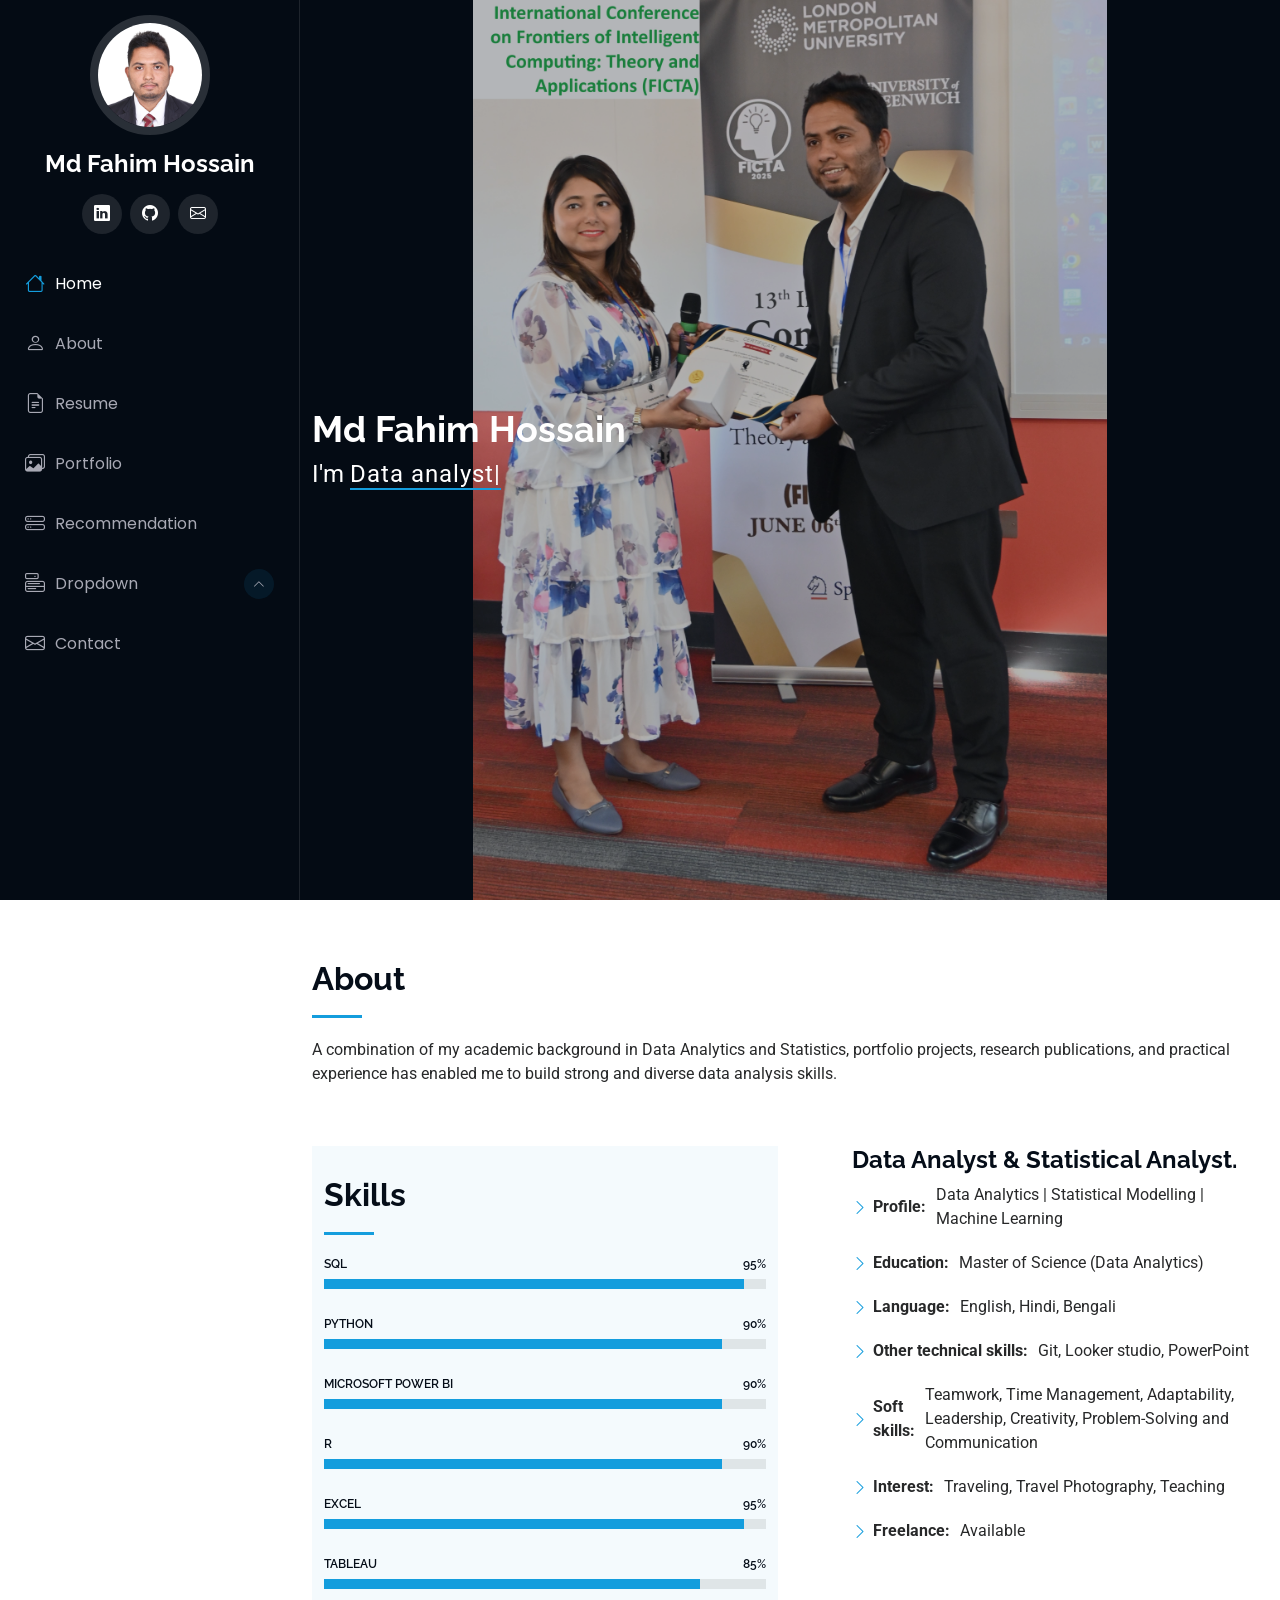
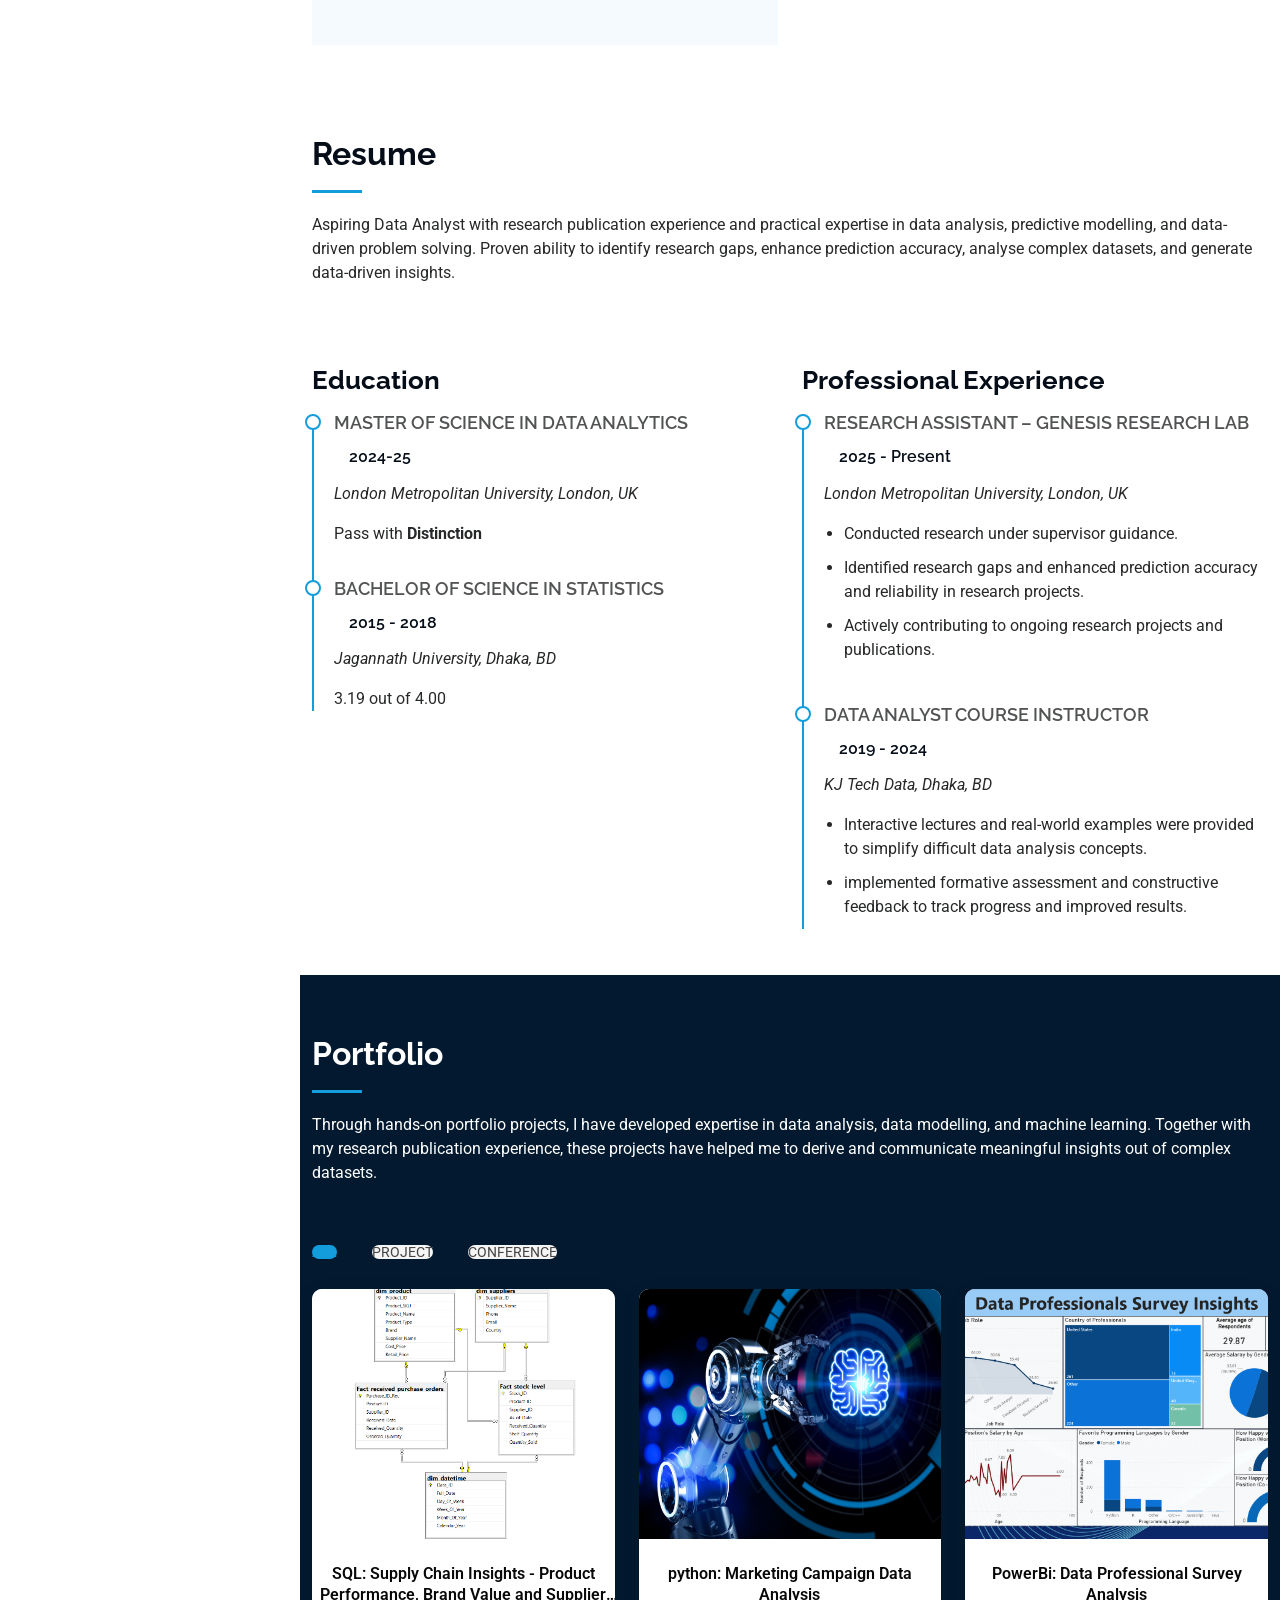
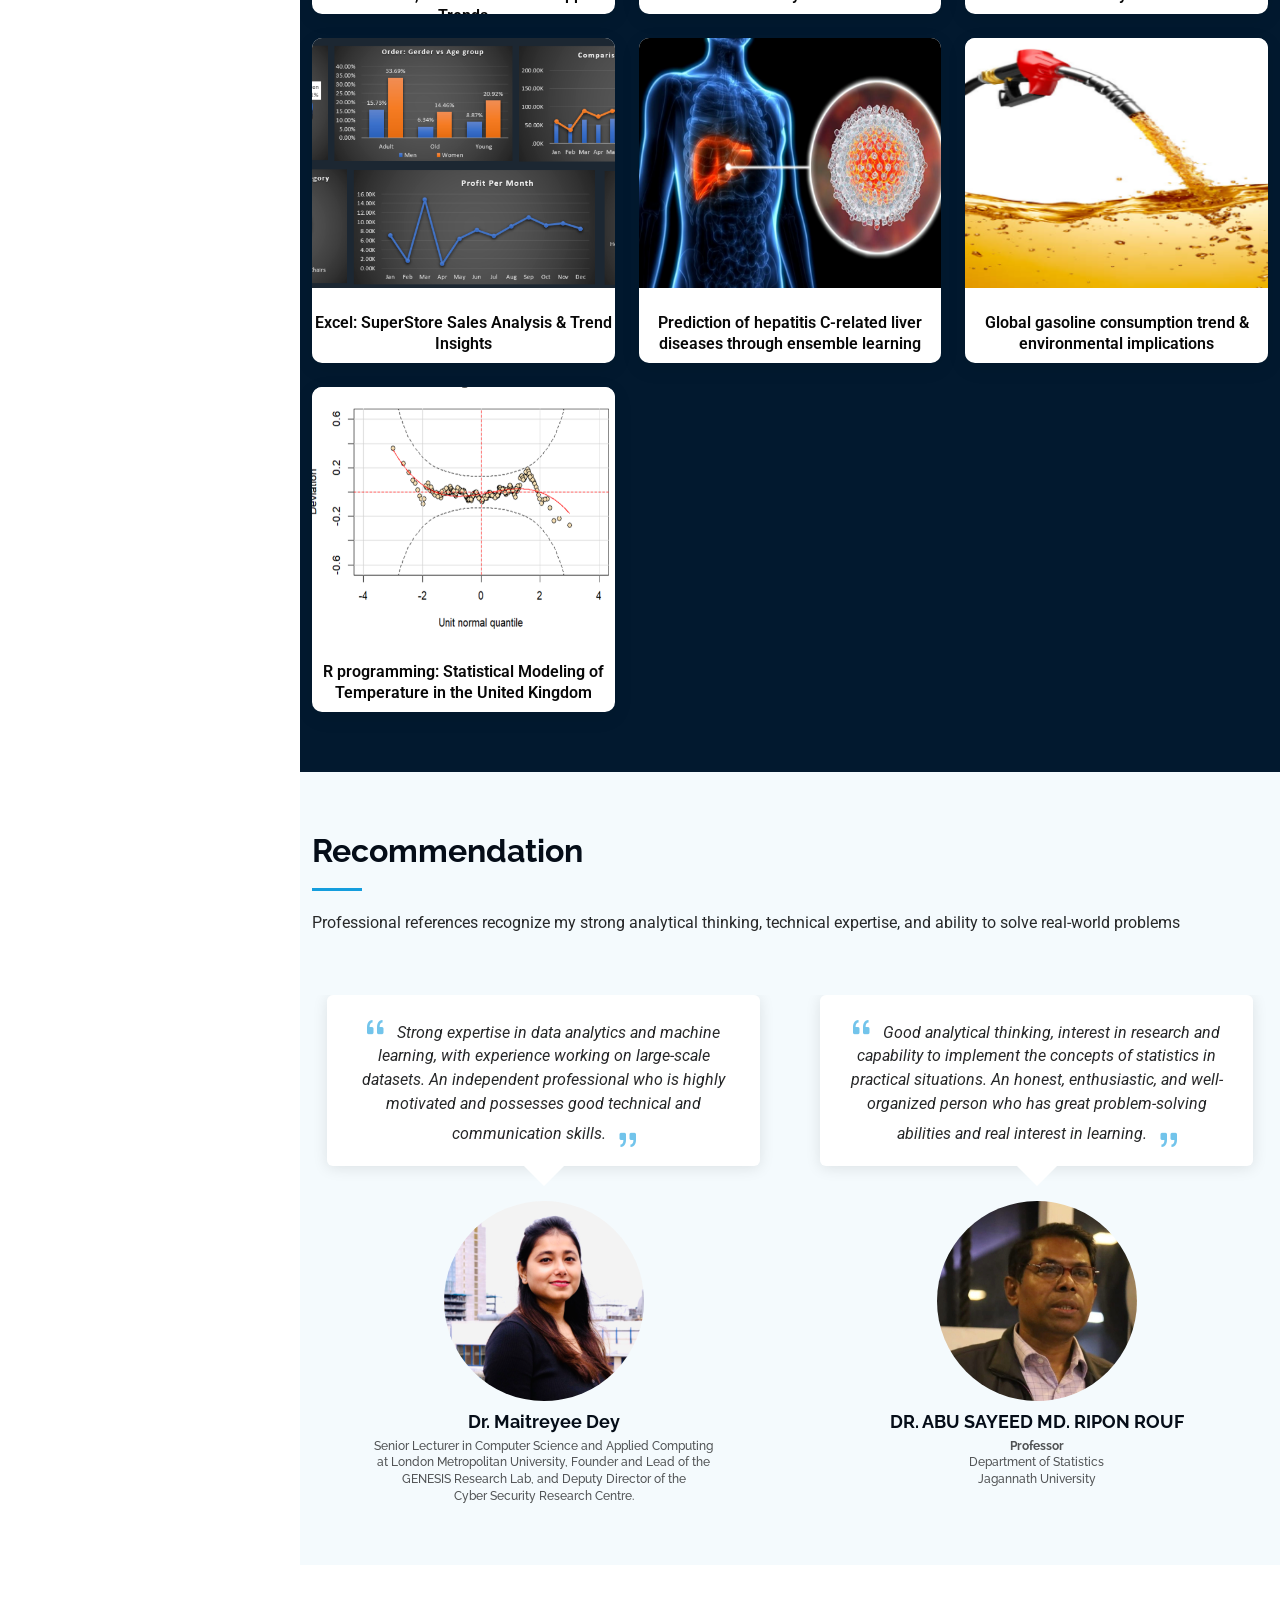
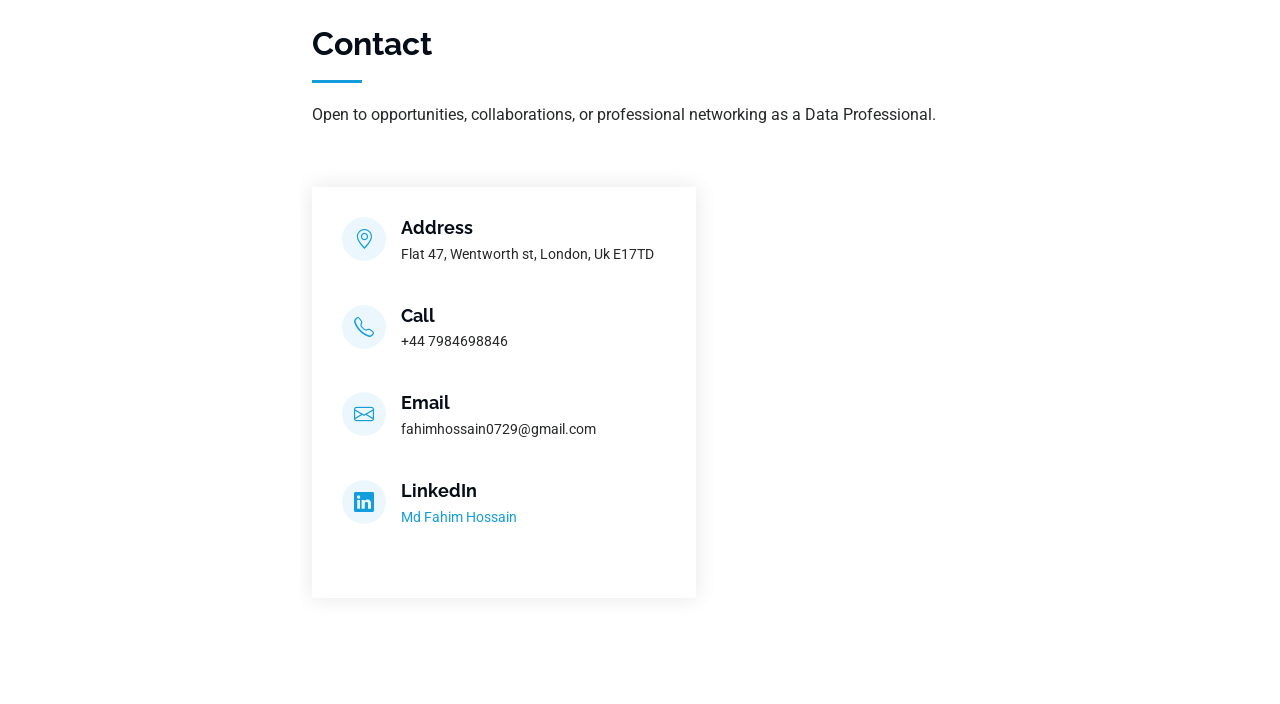
==== commit 5e274824: "Update index.html" ====
--- a/index.html
+++ b/index.html
@@ -565,7 +565,7 @@
                 <i class="bi bi-geo-alt flex-shrink-0"></i>
                 <div>
                   <h3>Address</h3>
-                  <p>47 Wentworth st, London, Uk E17TD</p>
+                  <p>Flat 47, Wentworth st, London, Uk E17TD</p>
                 </div>
               </div><!-- End Info Item -->
 
@@ -639,4 +639,4 @@
 
 </body>
 
-</html>+</html>
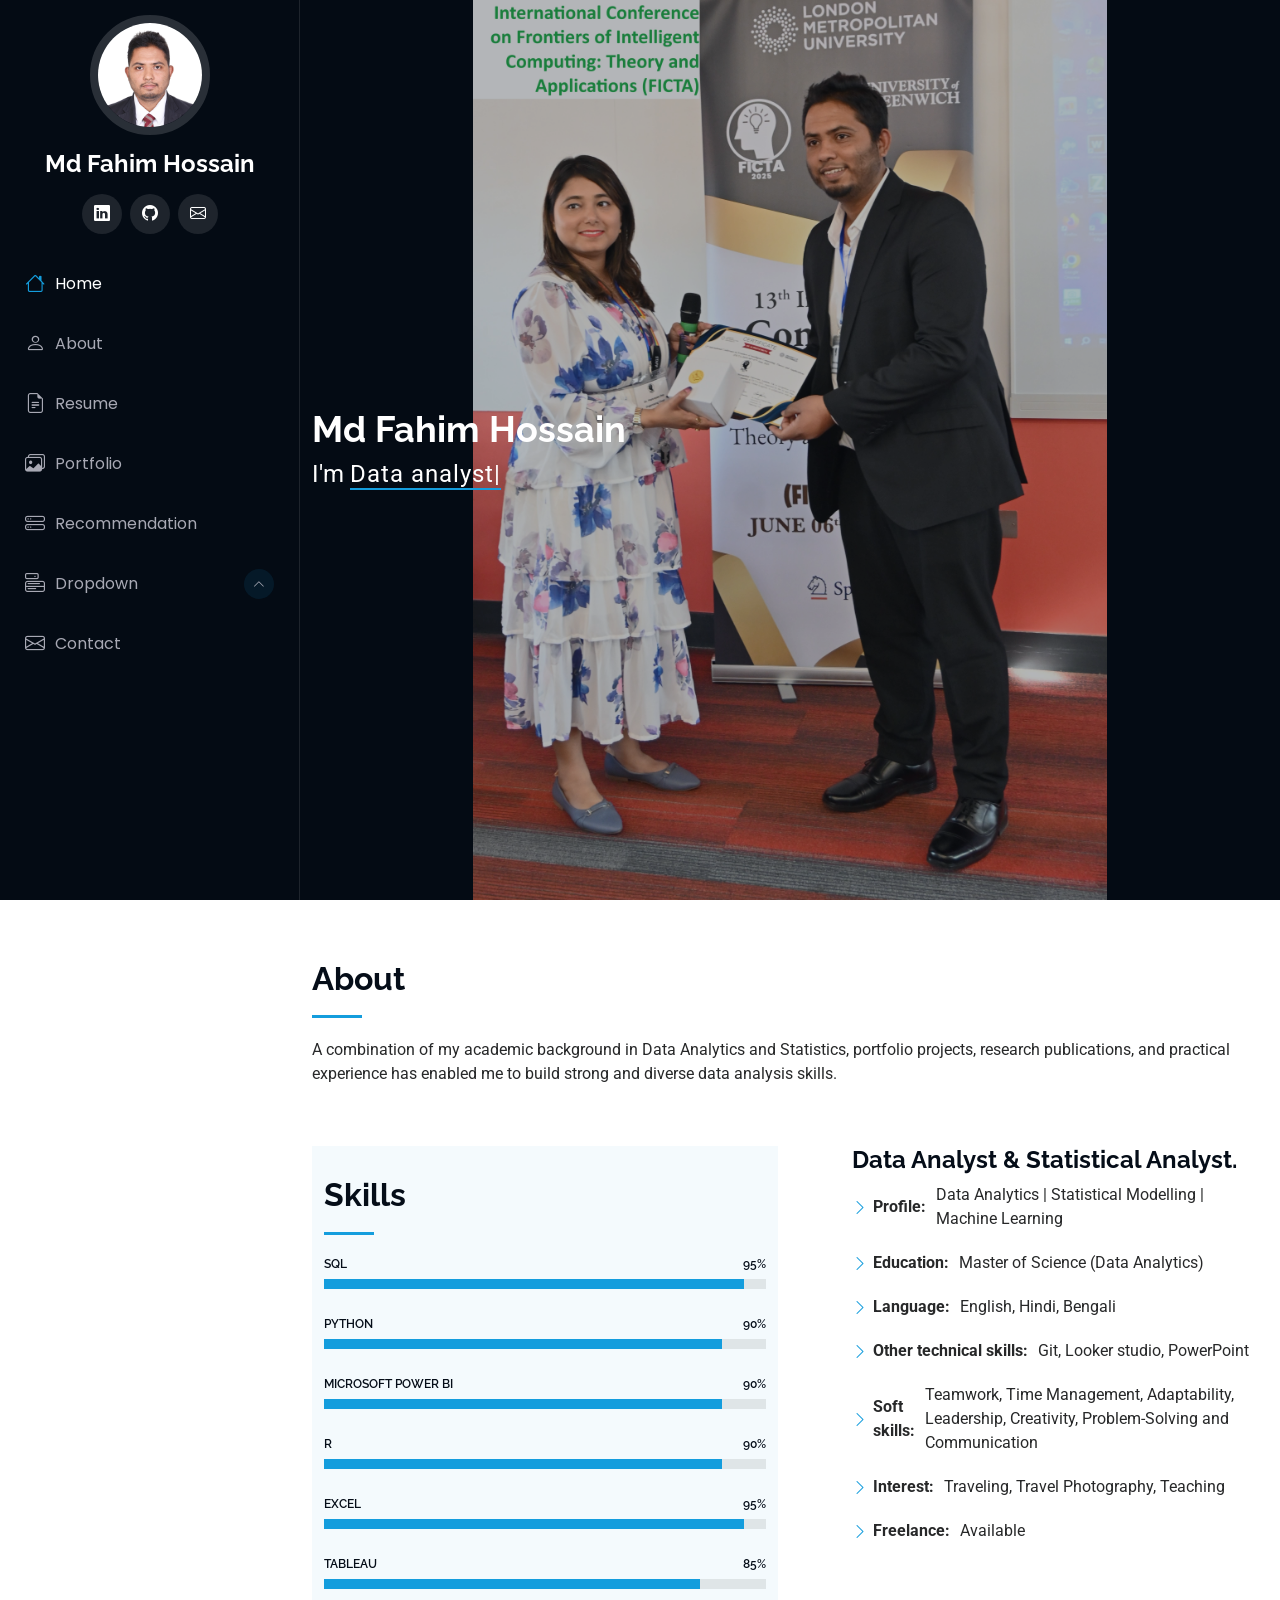
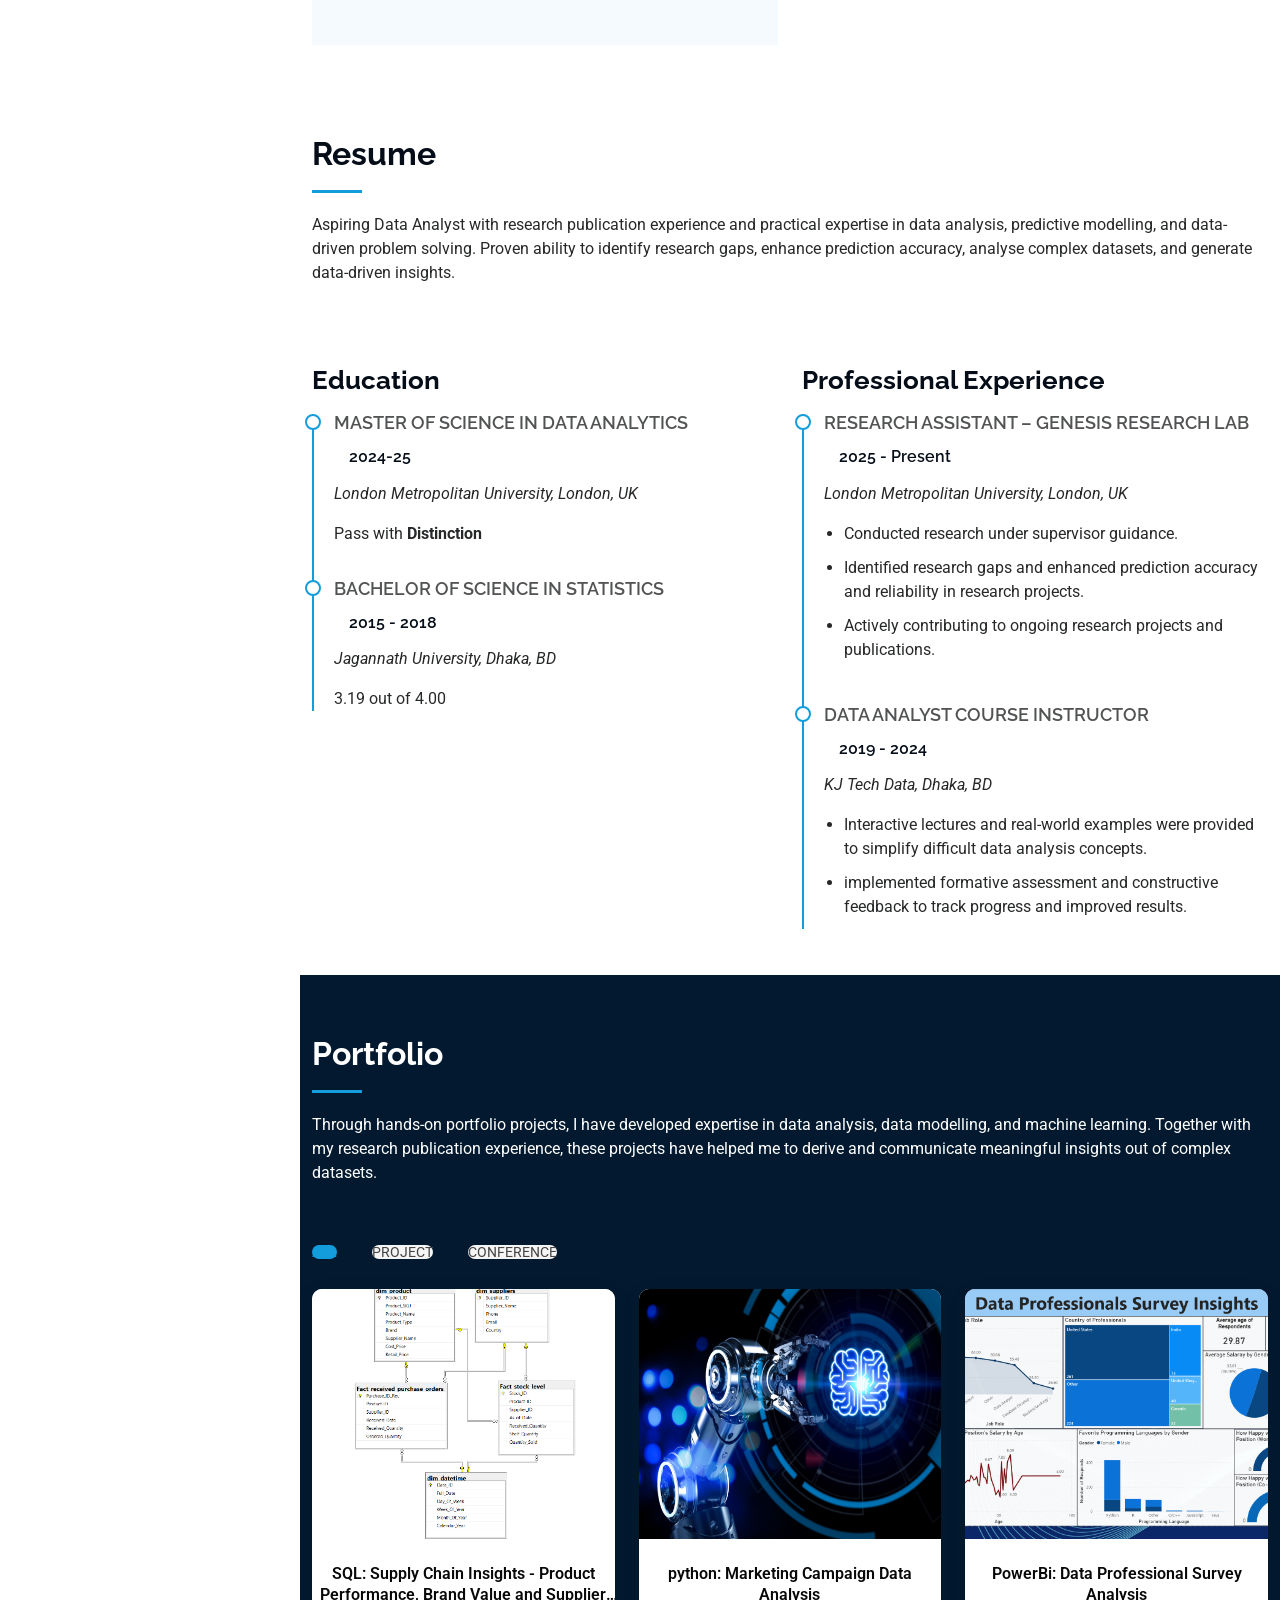
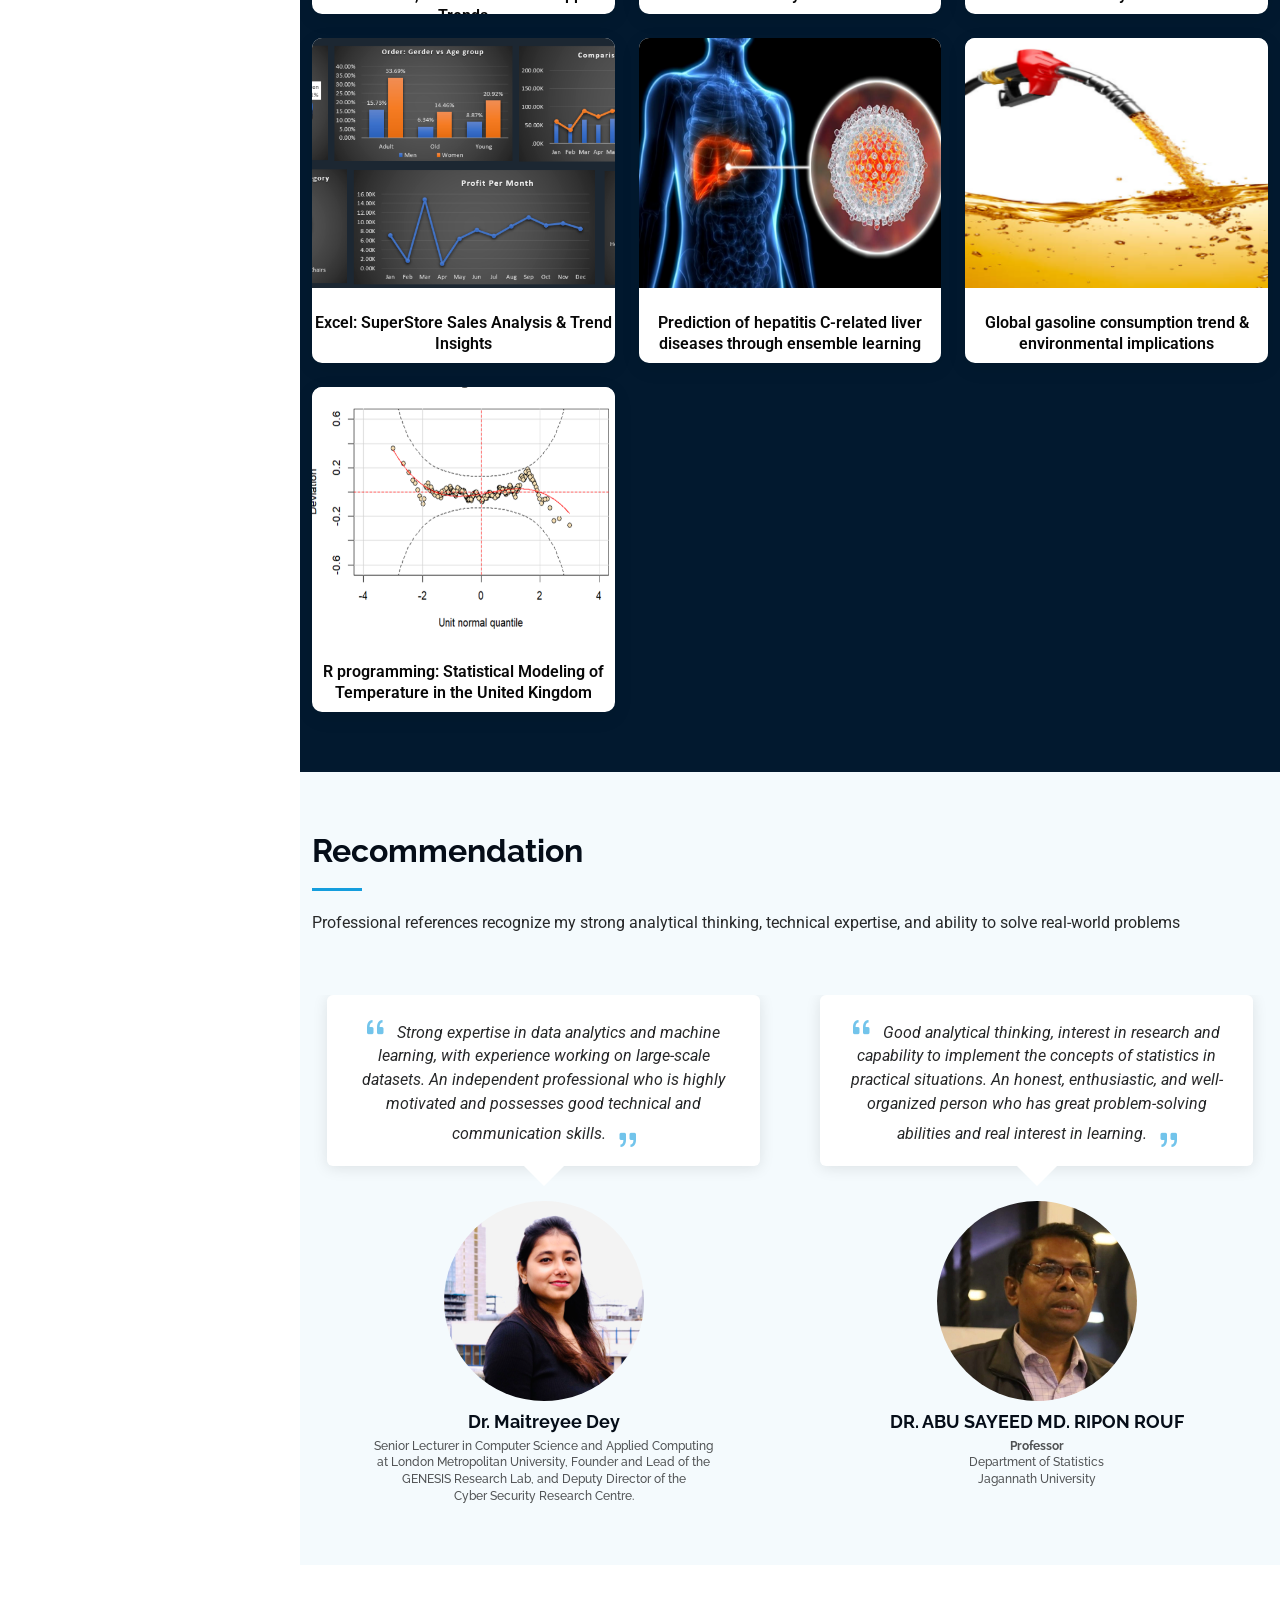
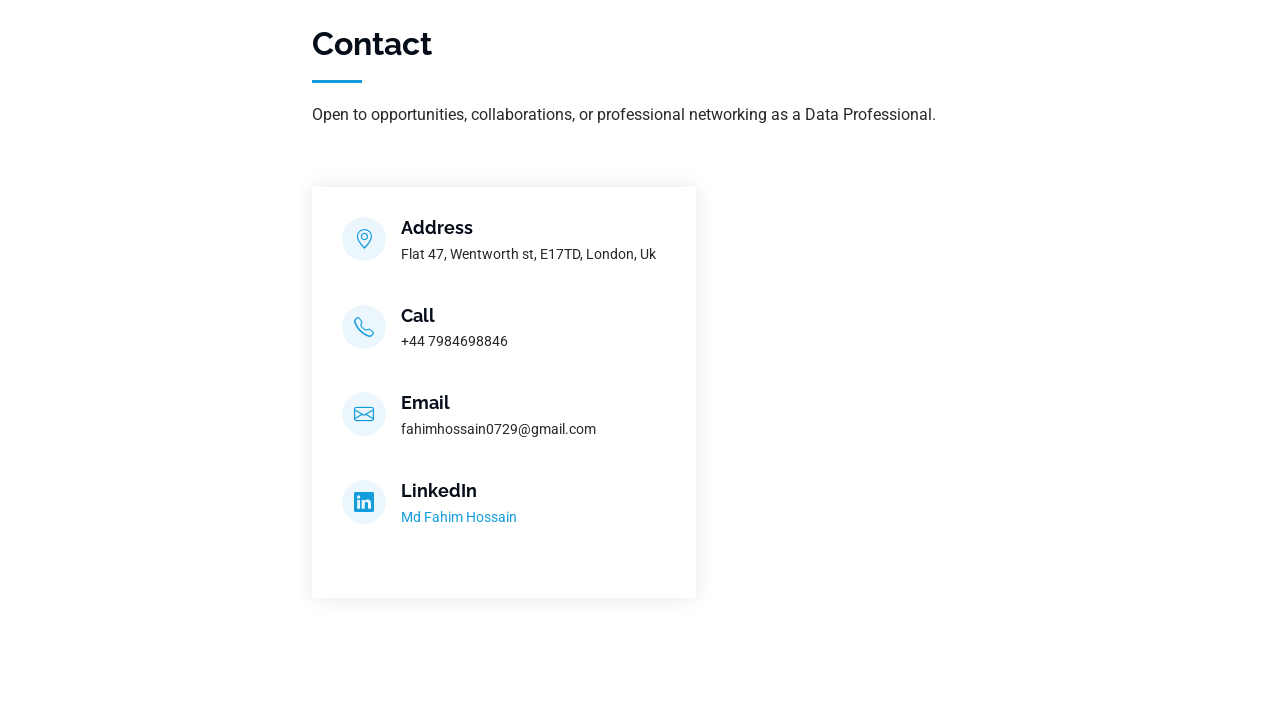
==== commit ba76c807: "Update index.html" ====
--- a/index.html
+++ b/index.html
@@ -565,7 +565,7 @@
                 <i class="bi bi-geo-alt flex-shrink-0"></i>
                 <div>
                   <h3>Address</h3>
-                  <p>Flat 47, Wentworth st, London, Uk E17TD</p>
+                  <p>Flat 47, Wentworth st, E17TD, London, Uk</p>
                 </div>
               </div><!-- End Info Item -->
 
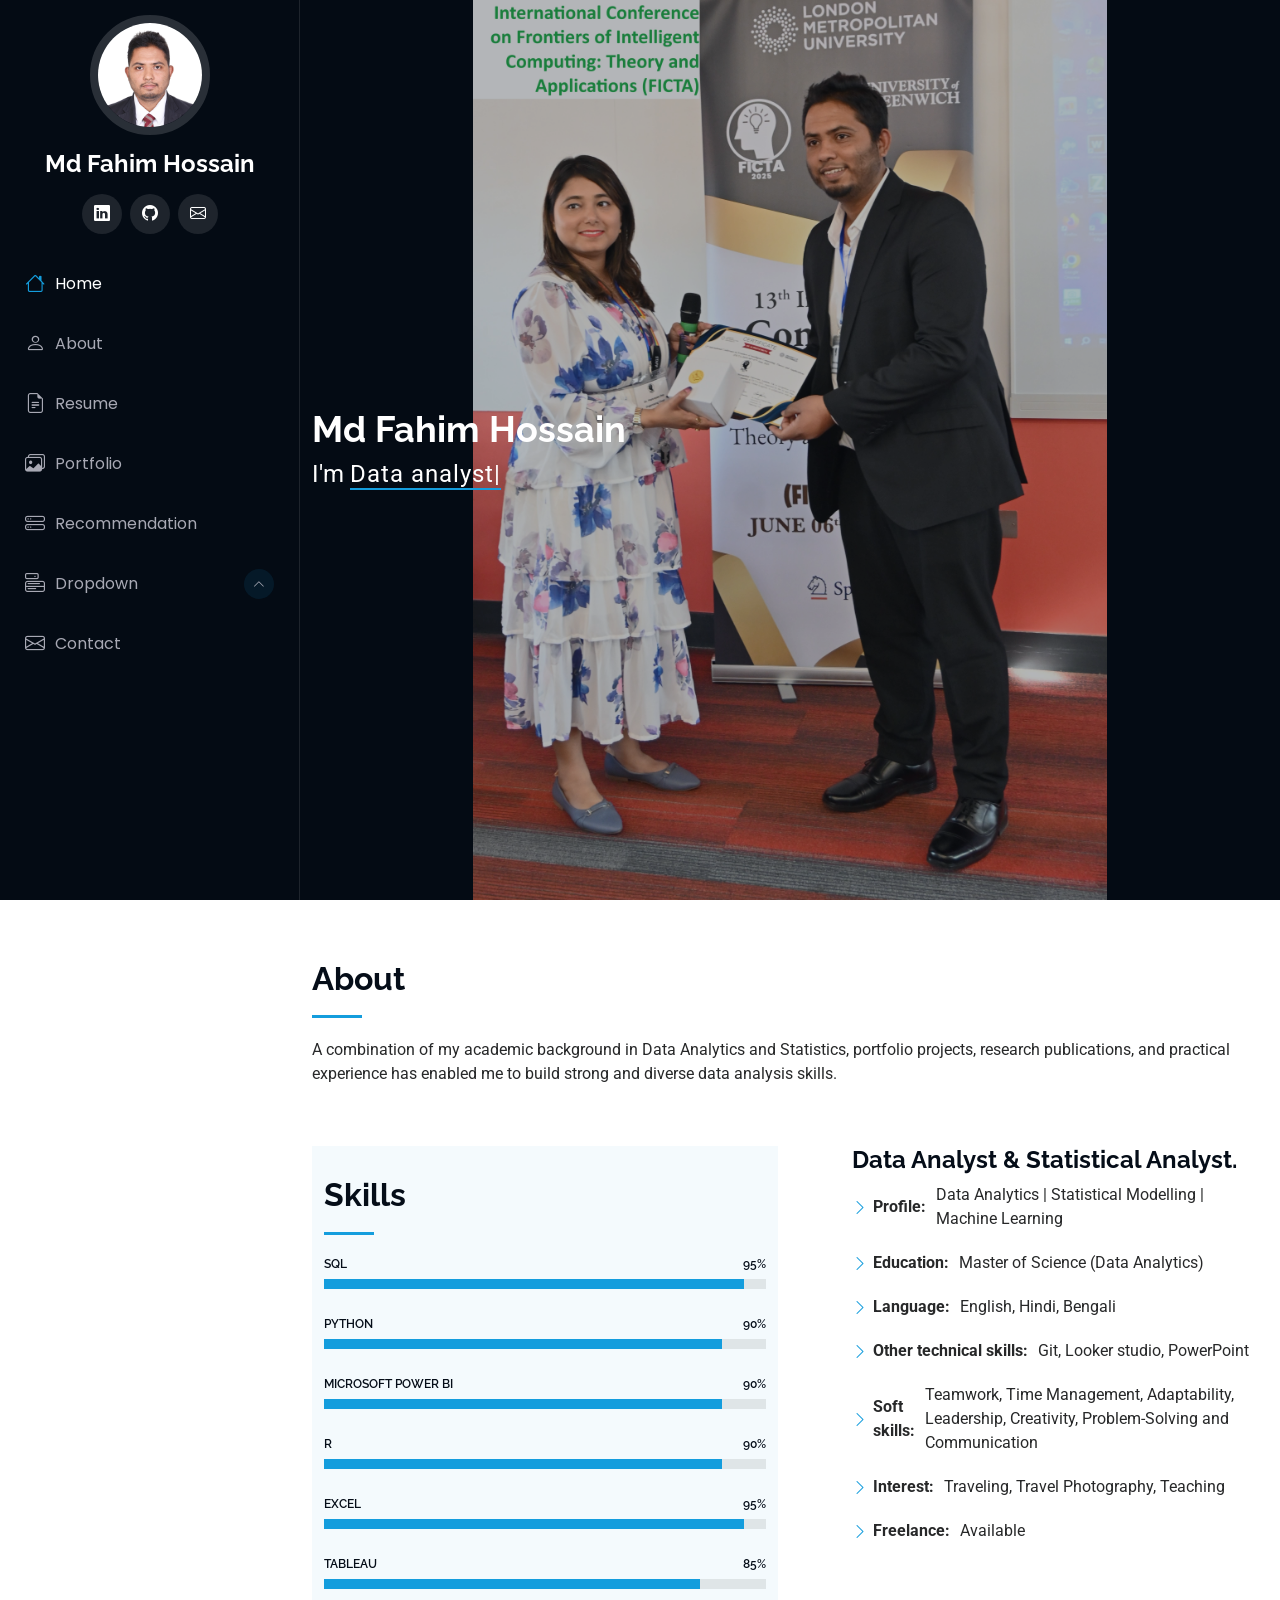
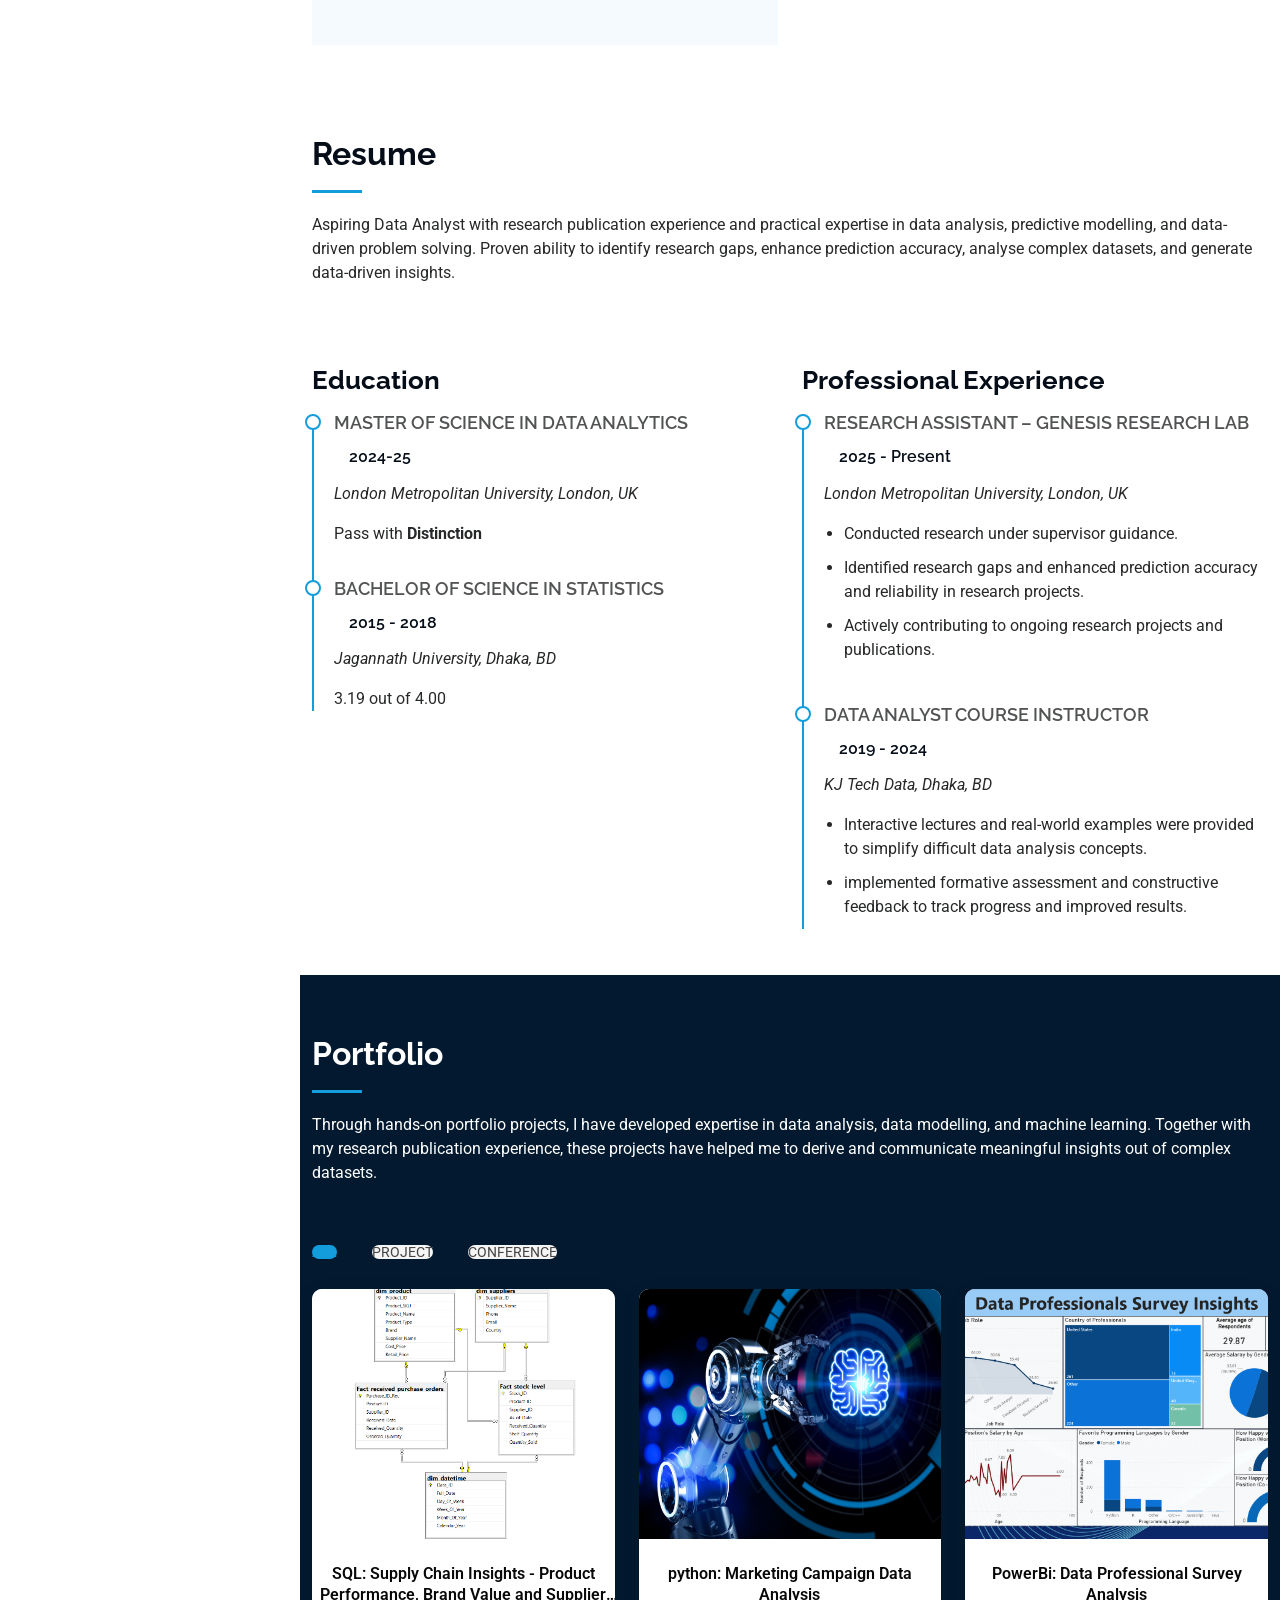
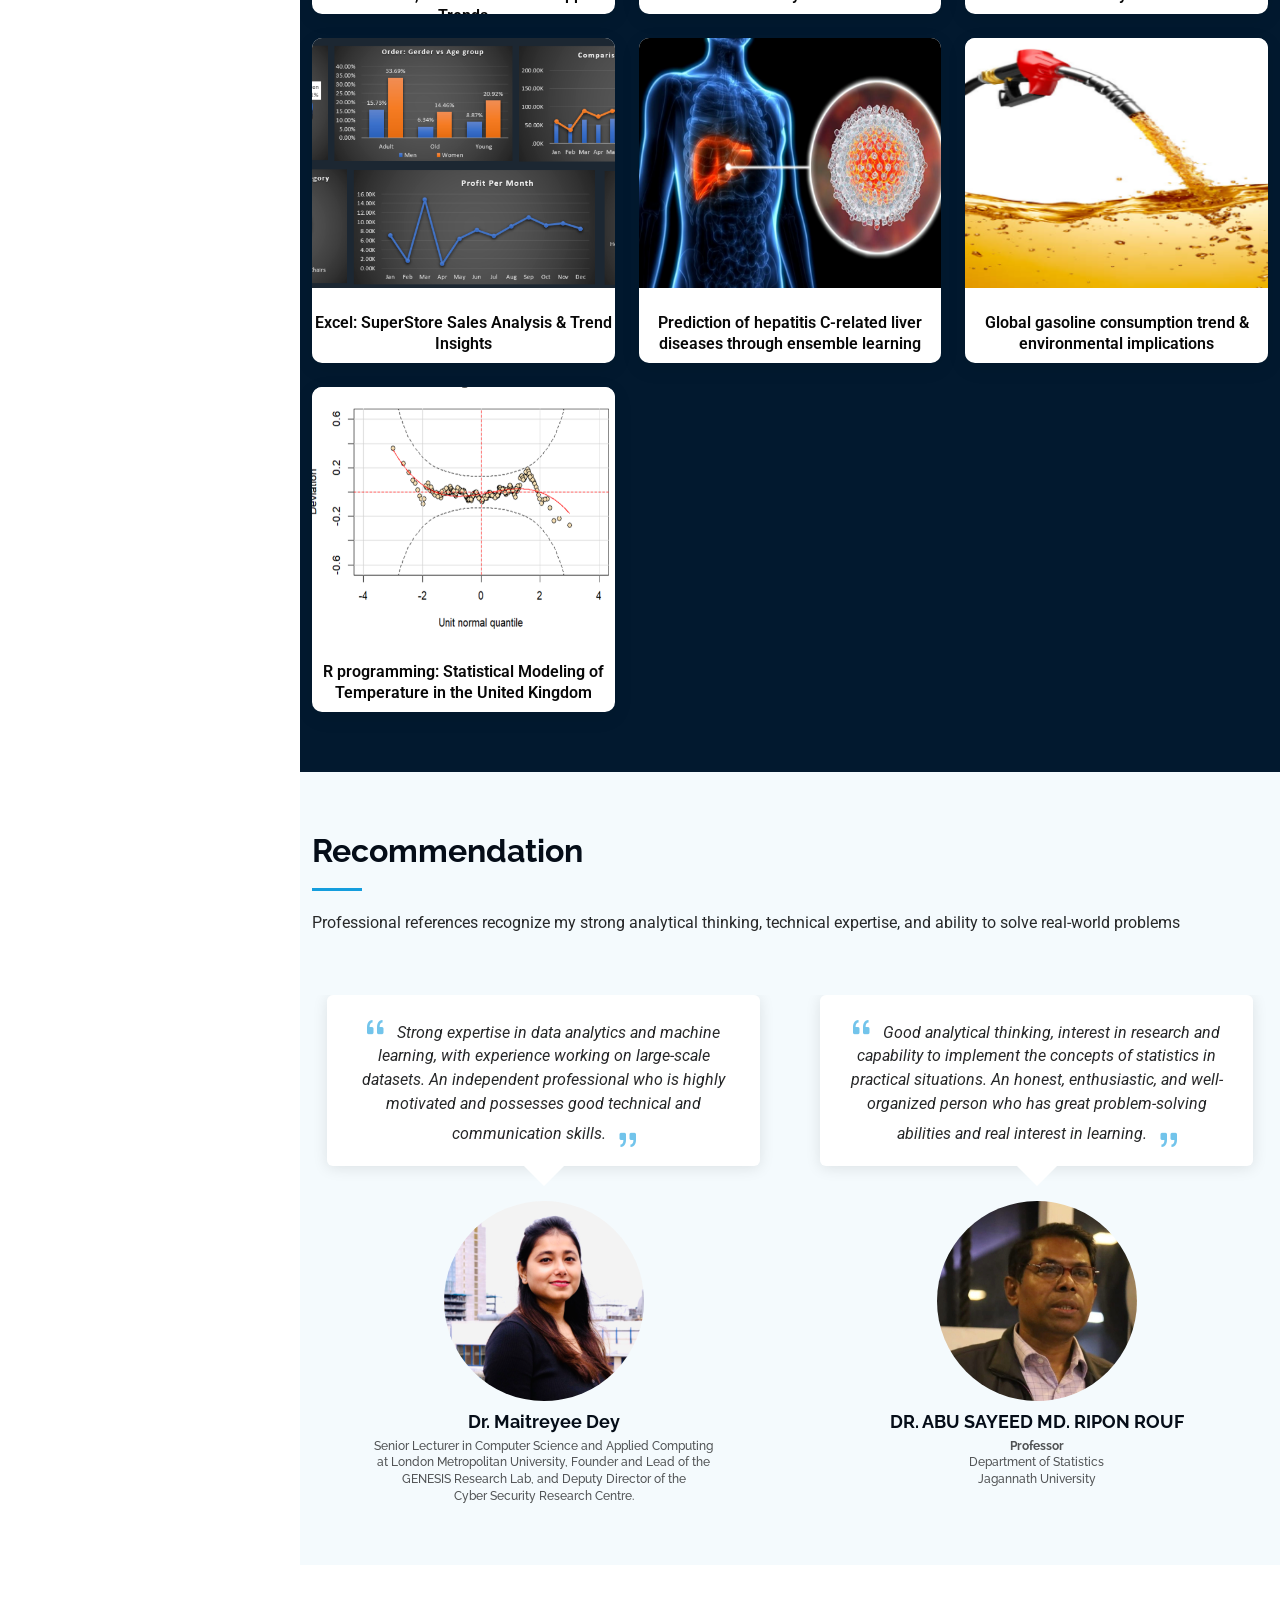
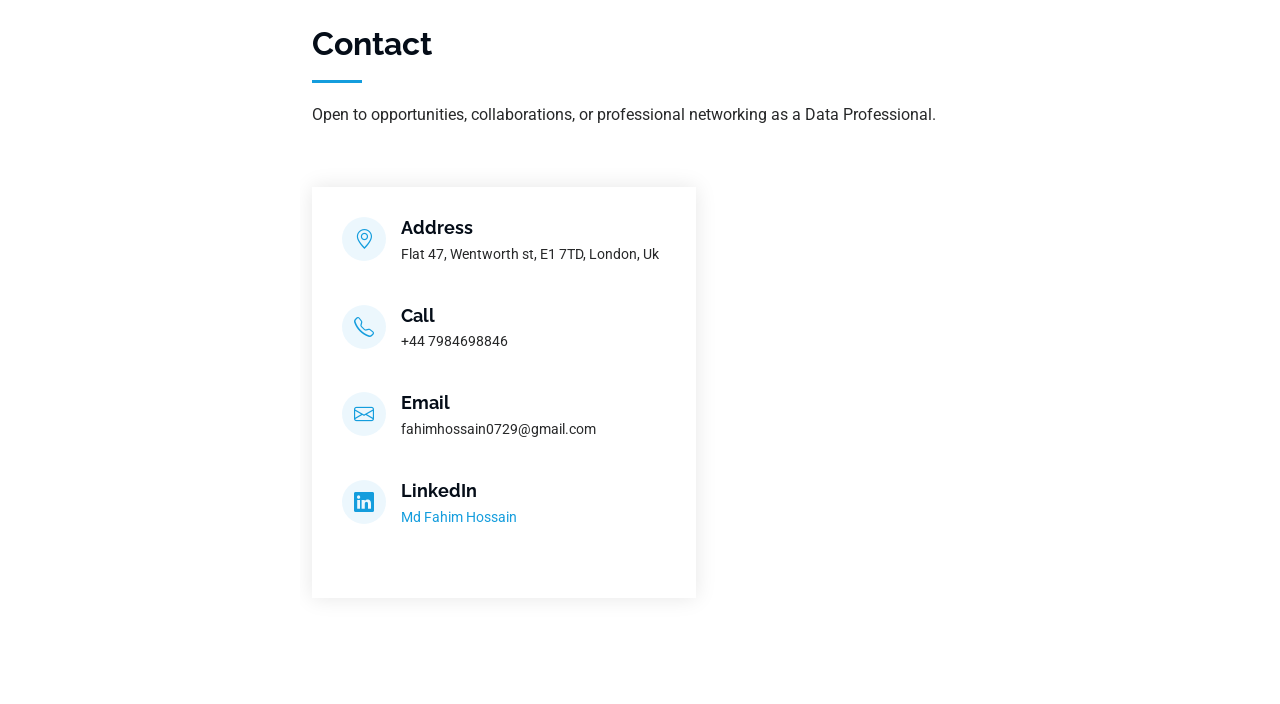
==== commit a4d64604: "Update index.html" ====
--- a/index.html
+++ b/index.html
@@ -565,7 +565,7 @@
                 <i class="bi bi-geo-alt flex-shrink-0"></i>
                 <div>
                   <h3>Address</h3>
-                  <p>Flat 47, Wentworth st, E17TD, London, Uk</p>
+                  <p>Flat 47, Wentworth st, E1 7TD, London, Uk</p>
                 </div>
               </div><!-- End Info Item -->
 
